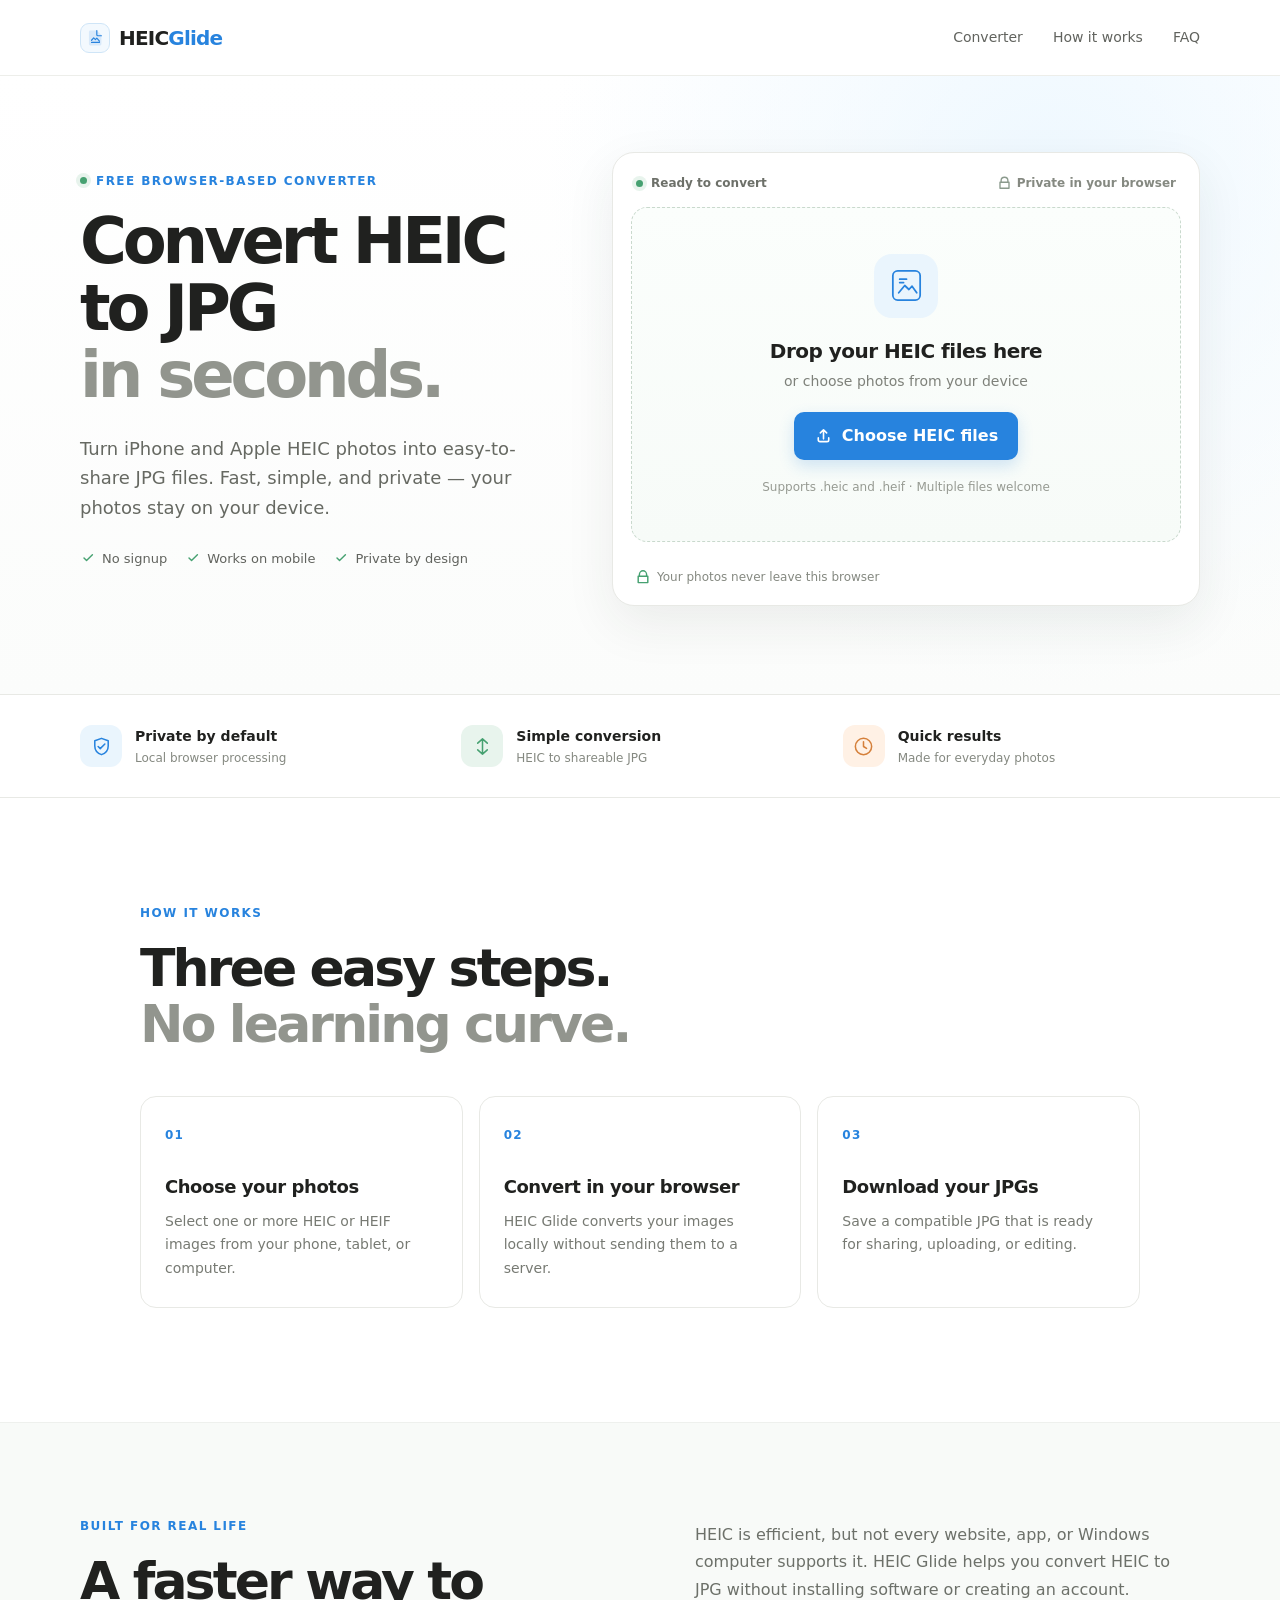
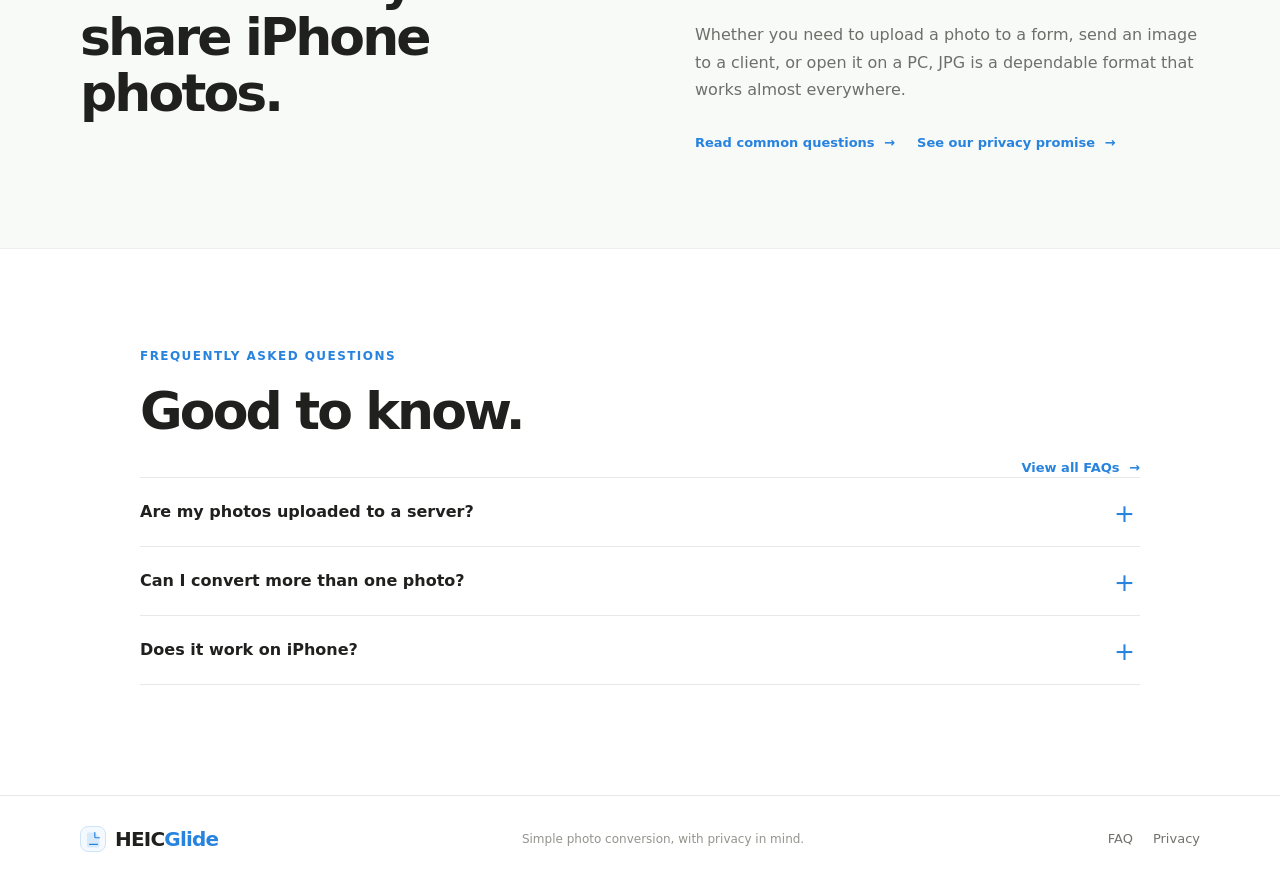
==== index.html @ 0ad8e171 "Launch HEIC Glide converter" ====
<!doctype html>
<html lang="en">
<head>
  <meta charset="utf-8">
  <meta name="viewport" content="width=device-width, initial-scale=1">
  <title>HEIC to JPG Converter — Free, Private & Fast | HEIC Glide</title>
  <meta name="description" content="Convert HEIC and HEIF photos to JPG online for free. Fast, private, and easy to use on iPhone, Android, Mac, and Windows — no signup required.">
  <meta name="robots" content="index,follow">
  <link rel="canonical" href="https://heicglide.com/">
  <meta property="og:type" content="website">
  <meta property="og:url" content="https://heicglide.com/">
  <meta property="og:title" content="HEIC to JPG Converter — Free & Private">
  <meta property="og:description" content="Convert HEIC photos to JPG in your browser. No signup, no uploads, no account required.">
  <meta property="og:site_name" content="HEIC Glide">
  <meta name="twitter:card" content="summary">
  <meta name="theme-color" content="#ffffff">
  <link rel="stylesheet" href="styles.css">
  <script type="application/ld+json">
  {
    "@context":"https://schema.org",
    "@type":"WebApplication",
    "name":"HEIC Glide HEIC to JPG Converter",
    "url":"https://heicglide.com/",
    "applicationCategory":"MultimediaApplication",
    "operatingSystem":"Any",
    "browserRequirements":"Requires JavaScript and a modern browser",
    "offers":{"@type":"Offer","price":"0","priceCurrency":"USD"},
    "description":"A free browser-based converter for HEIC and HEIF photos to JPG.",
    "featureList":["HEIC to JPG conversion","Batch photo conversion","Private in-browser processing","No signup required"]
  }
  </script>
</head>
<body>
  <header class="site-header">
    <div class="container header-inner">
      <a class="brand" href="/" aria-label="HEIC Glide home">
        <span class="brand-mark" aria-hidden="true"><svg viewBox="0 0 32 32" fill="none"><path d="M8 5.5h10.2L25 12.3V26a2 2 0 0 1-2 2H8a2 2 0 0 1-2-2V7.5a2 2 0 0 1 2-2Z" fill="currentColor" opacity=".13"/><path d="M18 5.5v6.2a1.6 1.6 0 0 0 1.6 1.6H25M10 20.2l3.2-3.7 2.7 2.7 2.1-2.3 4 4.5M10 23.5h12" stroke="currentColor" stroke-width="1.8" stroke-linecap="round" stroke-linejoin="round"/></svg></span>
        <span>HEIC<span class="brand-accent">Glide</span></span>
      </a>
      <nav class="nav" aria-label="Main navigation">
        <a href="#converter">Converter</a>
        <a href="#how-it-works">How it works</a>
        <a href="faq.html">FAQ</a>
      </nav>
    </div>
  </header>

  <main>
    <section class="hero" id="converter">
      <div class="container hero-grid">
        <div class="hero-copy">
          <p class="eyebrow"><span class="eyebrow-dot"></span> Free browser-based converter</p>
          <h1>Convert HEIC to JPG<br><span class="headline-soft">in seconds.</span></h1>
          <p class="hero-lead">Turn iPhone and Apple HEIC photos into easy-to-share JPG files. Fast, simple, and private — your photos stay on your device.</p>
          <div class="trust-row" aria-label="Product benefits">
            <span><svg viewBox="0 0 20 20" aria-hidden="true"><path d="m5 10 3.2 3.2L15.5 6"/></svg>No signup</span>
            <span><svg viewBox="0 0 20 20" aria-hidden="true"><path d="m5 10 3.2 3.2L15.5 6"/></svg>Works on mobile</span>
            <span><svg viewBox="0 0 20 20" aria-hidden="true"><path d="m5 10 3.2 3.2L15.5 6"/></svg>Private by design</span>
          </div>
        </div>

        <div class="converter-card" aria-labelledby="upload-title">
          <div class="card-topline"><span class="status-dot"></span><span>Ready to convert</span><span class="secure-label"><svg viewBox="0 0 20 20" aria-hidden="true"><path d="M5.5 9V6.8a4.5 4.5 0 0 1 9 0V9M4 9h12v8H4z"/></svg>Private in your browser</span></div>
          <div class="dropzone" id="dropzone" tabindex="0" role="button" aria-describedby="upload-help">
            <div class="upload-icon" aria-hidden="true"><svg viewBox="0 0 40 40" fill="none"><rect x="6" y="5" width="28" height="30" rx="5" stroke="currentColor" stroke-width="1.8"/><path d="M12 27.5 18.2 20l4.3 4.1 3.2-3.4 4.8 6.8M13 13.5h7M13 17h4" stroke="currentColor" stroke-width="1.8" stroke-linecap="round" stroke-linejoin="round"/></svg></div>
            <h2 id="upload-title">Drop your HEIC files here</h2>
            <p>or choose photos from your device</p>
            <button class="primary-button" id="choose-button" type="button"><svg viewBox="0 0 20 20" aria-hidden="true"><path d="M10 13.5V4m0 0L6.7 7.3M10 4l3.3 3.3M4.5 12.5v2.2A1.8 1.8 0 0 0 6.3 16.5h7.4a1.8 1.8 0 0 0 1.8-1.8v-2.2"/></svg>Choose HEIC files</button>
            <input id="file-input" type="file" accept=".heic,.heif,image/heic,image/heif" multiple hidden>
            <p class="upload-help" id="upload-help">Supports .heic and .heif · Multiple files welcome</p>
          </div>
          <div class="file-list" id="file-list" aria-live="polite"></div>
          <div class="converter-footer"><span><svg viewBox="0 0 20 20" aria-hidden="true"><path d="M5.5 9V6.8a4.5 4.5 0 0 1 9 0V9M4 9h12v8H4z"/></svg>Your photos never leave this browser</span><button id="clear-button" class="text-button" type="button" hidden>Clear all</button></div>
        </div>
      </div>
    </section>

    <section class="proof-strip" aria-label="Product features">
      <div class="container proof-grid">
        <div class="proof-item"><span class="proof-icon blue"><svg viewBox="0 0 24 24" aria-hidden="true"><path d="M12 3.5 19 6v5.4c0 4.2-2.8 7.6-7 9.1-4.2-1.5-7-4.9-7-9.1V6l7-2.5Z"/><path d="m8.5 12 2.2 2.2 4.8-4.8"/></svg></span><div><strong>Private by default</strong><span>Local browser processing</span></div></div>
        <div class="proof-item"><span class="proof-icon green"><svg viewBox="0 0 24 24" aria-hidden="true"><path d="M12 4v16M7 8.5l5-4.5 5 4.5M7 15.5l5 4.5 5-4.5"/></svg></span><div><strong>Simple conversion</strong><span>HEIC to shareable JPG</span></div></div>
        <div class="proof-item"><span class="proof-icon orange"><svg viewBox="0 0 24 24" aria-hidden="true"><path d="M12 3.5a8.5 8.5 0 1 0 8.5 8.5A8.5 8.5 0 0 0 12 3.5ZM12 7v5l3.2 2"/></svg></span><div><strong>Quick results</strong><span>Made for everyday photos</span></div></div>
      </div>
    </section>

    <section class="content-section" id="how-it-works">
      <div class="container narrow">
        <p class="eyebrow">How it works</p>
        <h2>Three easy steps.<br><span class="headline-soft">No learning curve.</span></h2>
        <div class="steps-grid">
          <article class="step-card"><span class="step-number">01</span><h3>Choose your photos</h3><p>Select one or more HEIC or HEIF images from your phone, tablet, or computer.</p></article>
          <article class="step-card"><span class="step-number">02</span><h3>Convert in your browser</h3><p>HEIC Glide converts your images locally without sending them to a server.</p></article>
          <article class="step-card"><span class="step-number">03</span><h3>Download your JPGs</h3><p>Save a compatible JPG that is ready for sharing, uploading, or editing.</p></article>
        </div>
      </div>
    </section>

    <section class="seo-section">
      <div class="container seo-grid">
        <div><p class="eyebrow">Built for real life</p><h2>A faster way to share iPhone photos.</h2></div>
        <div class="seo-copy"><p>HEIC is efficient, but not every website, app, or Windows computer supports it. HEIC Glide helps you convert HEIC to JPG without installing software or creating an account.</p><p>Whether you need to upload a photo to a form, send an image to a client, or open it on a PC, JPG is a dependable format that works almost everywhere.</p><div class="keyword-links"><a href="faq.html">Read common questions <span>→</span></a><a href="privacy.html">See our privacy promise <span>→</span></a></div></div>
      </div>
    </section>

    <section class="faq-section" id="faq">
      <div class="container narrow">
        <div class="section-heading"><div><p class="eyebrow">Frequently asked questions</p><h2>Good to know.</h2></div><a class="quiet-link" href="faq.html">View all FAQs <span>→</span></a></div>
        <div class="faq-list">
          <details><summary>Are my photos uploaded to a server?</summary><p>No. HEIC Glide is designed to process your selected files inside your browser. Your photos are not sent to our server for conversion.</p></details>
          <details><summary>Can I convert more than one photo?</summary><p>Yes. Select multiple HEIC or HEIF files at once, or drop them into the converter together. Each JPG can be downloaded when it is ready.</p></details>
          <details><summary>Does it work on iPhone?</summary><p>Yes. Open HEIC Glide in Safari, choose your photos, and download the converted JPG files. A modern browser with JavaScript is required.</p></details>
        </div>
      </div>
    </section>
  </main>

  <footer class="site-footer"><div class="container footer-inner"><a class="brand" href="/"><span class="brand-mark small" aria-hidden="true"><svg viewBox="0 0 32 32" fill="none"><path d="M8 5.5h10.2L25 12.3V26a2 2 0 0 1-2 2H8a2 2 0 0 1-2-2V7.5a2 2 0 0 1 2-2Z" fill="currentColor" opacity=".13"/><path d="M18 5.5v6.2a1.6 1.6 0 0 0 1.6 1.6H25" stroke="currentColor" stroke-width="1.8" stroke-linecap="round"/><path d="M10 23.5h12" stroke="currentColor" stroke-width="1.8" stroke-linecap="round"/></svg></span><span>HEIC<span class="brand-accent">Glide</span></span></a><p>Simple photo conversion, with privacy in mind.</p><nav><a href="faq.html">FAQ</a><a href="privacy.html">Privacy</a></nav></div></footer>
  <script src="app.js" defer></script>
</body>
</html>
---- styles.css ----
:root{--ink:#20211f;--muted:#74766f;--line:#e8e9e5;--surface:#f8faf8;--blue:#2783de;--blue-soft:#e8f3fd;--green:#46a171;--orange:#d5803b;--shadow:0 18px 50px rgba(35,49,39,.08);--radius:18px}*{box-sizing:border-box}html{scroll-behavior:smooth}body{margin:0;color:var(--ink);font-family:Inter,ui-sans-serif,system-ui,-apple-system,BlinkMacSystemFont,"Segoe UI",sans-serif;font-size:16px;line-height:1.5;background:#fff}a{color:inherit;text-decoration:none}button,input{font:inherit}.container{width:min(1120px,calc(100% - 48px));margin:0 auto}.narrow{width:min(1000px,calc(100% - 48px))}.site-header{height:76px;border-bottom:1px solid rgba(232,233,229,.78);background:rgba(255,255,255,.9);backdrop-filter:blur(14px);position:sticky;top:0;z-index:10}.header-inner,.footer-inner{height:100%;display:flex;align-items:center;justify-content:space-between}.brand{display:inline-flex;align-items:center;gap:9px;font-weight:750;letter-spacing:-.04em;font-size:20px}.brand-mark{width:30px;height:30px;display:grid;place-items:center;color:var(--blue);border:1px solid #cfe5f7;border-radius:9px;background:#f3f9fe}.brand-mark svg{width:21px;height:21px}.brand-mark.small{width:26px;height:26px;border-radius:8px}.brand-accent{color:var(--blue)}.nav{display:flex;align-items:center;gap:30px;color:#61635e;font-size:14px}.nav a:hover,.footer-inner nav a:hover,.quiet-link:hover{color:var(--blue)}.hero{padding:76px 0 88px;background:radial-gradient(circle at 82% 18%,#eef8ff 0,rgba(238,248,255,.54) 18%,rgba(255,255,255,0) 43%),linear-gradient(180deg,#fff 0,#fbfcfb 100%)}.hero-grid{display:grid;grid-template-columns:minmax(0,.88fr) minmax(460px,1.12fr);gap:70px;align-items:center}.hero-copy{padding-bottom:18px}.eyebrow{display:flex;align-items:center;gap:9px;color:var(--blue);font-size:12px;font-weight:750;text-transform:uppercase;letter-spacing:.12em;margin:0 0 18px}.eyebrow-dot{width:7px;height:7px;border-radius:50%;background:var(--green);box-shadow:0 0 0 4px #e7f3ec}.hero h1{font-size:clamp(40px,5vw,65px);line-height:1.05;letter-spacing:-.065em;margin:0 0 24px;font-weight:790}.headline-soft{color:#92958e}.hero-lead{color:#666962;font-size:18px;line-height:1.65;max-width:500px;margin:0 0 26px}.trust-row{display:flex;gap:18px;flex-wrap:wrap;color:#61635e;font-size:13px}.trust-row span{display:inline-flex;align-items:center;gap:6px}.trust-row svg,.secure-label svg,.converter-footer svg{width:16px;height:16px;stroke:var(--green);stroke-width:1.8;fill:none;stroke-linecap:round;stroke-linejoin:round}.converter-card{background:#fff;border:1px solid var(--line);border-radius:22px;box-shadow:var(--shadow);padding:18px}.card-topline{display:flex;align-items:center;gap:8px;color:#6d7069;font-size:12px;font-weight:650;padding:3px 5px 15px}.status-dot{width:7px;height:7px;background:var(--green);border-radius:50%;box-shadow:0 0 0 4px #e8f4ed}.secure-label{margin-left:auto;display:flex;align-items:center;gap:5px;color:#858981;font-weight:550}.secure-label svg{stroke:#8b9a8d;width:15px}.dropzone{border:1.5px dashed #c9d9cd;border-radius:16px;background:linear-gradient(180deg,#fbfefc,#f7fbf8);min-height:335px;display:flex;flex-direction:column;align-items:center;justify-content:center;text-align:center;padding:30px 22px;transition:.2s ease}.dropzone.dragover{border-color:var(--blue);background:#f2f8fe;transform:translateY(-1px)}.dropzone:focus-visible{outline:3px solid #b9ddfa;outline-offset:3px}.upload-icon{width:64px;height:64px;border-radius:18px;background:#eaf5fd;color:var(--blue);display:grid;place-items:center;margin-bottom:18px}.upload-icon svg{width:39px;height:39px}.dropzone h2{font-size:20px;letter-spacing:-.025em;margin:0 0 5px}.dropzone p{color:#7e817a;margin:0 0 20px;font-size:14px}.primary-button{display:inline-flex;align-items:center;justify-content:center;gap:9px;min-height:48px;padding:0 20px;border:none;border-radius:10px;background:var(--blue);color:#fff;cursor:pointer;font-weight:700;box-shadow:0 6px 16px rgba(39,131,222,.2);transition:.2s ease}.primary-button:hover{background:#1f73c4;transform:translateY(-1px)}.primary-button:focus-visible,.text-button:focus-visible{outline:3px solid #b9ddfa;outline-offset:3px}.primary-button svg{width:19px;height:19px;stroke:currentColor;stroke-width:1.7;fill:none;stroke-linecap:round;stroke-linejoin:round}.upload-help{font-size:12px!important;color:#969a92!important;margin:18px 0 0!important}.file-list{display:grid;gap:8px;margin-top:12px}.file-row{display:flex;align-items:center;gap:10px;padding:10px 12px;background:#f7faf8;border:1px solid #e7eee9;border-radius:10px}.file-thumb{width:34px;height:34px;border-radius:8px;background:#e5f2fc;color:var(--blue);display:grid;place-items:center;flex:0 0 auto}.file-thumb svg{width:19px;height:19px;stroke:currentColor;fill:none;stroke-width:1.7;stroke-linecap:round;stroke-linejoin:round}.file-meta{min-width:0;flex:1}.file-name{font-size:13px;font-weight:650;white-space:nowrap;text-overflow:ellipsis;overflow:hidden}.file-status{font-size:12px;color:#858981}.file-status.error{color:#d85e52}.download-button{border:1px solid #cde1f1;background:#fff;color:var(--blue);border-radius:8px;padding:7px 10px;font-size:12px;font-weight:700;cursor:pointer}.download-button:hover{background:#eff8fe}.download-button[disabled]{opacity:.5;cursor:wait}.converter-footer{display:flex;align-items:center;justify-content:space-between;padding:14px 4px 1px;color:#858981;font-size:12px}.converter-footer span{display:flex;align-items:center;gap:6px}.text-button{border:0;background:none;color:#b24f47;cursor:pointer;font-size:12px;font-weight:650;padding:5px}.proof-strip{border-top:1px solid var(--line);border-bottom:1px solid var(--line);background:#fff}.proof-grid{display:grid;grid-template-columns:repeat(3,1fr);padding:30px 0;gap:24px}.proof-item{display:flex;align-items:center;gap:13px}.proof-item strong,.proof-item div span{display:block}.proof-item strong{font-size:14px;margin-bottom:2px}.proof-item div span{font-size:12px;color:#858981}.proof-icon{width:42px;height:42px;border-radius:12px;display:grid;place-items:center;flex:0 0 auto}.proof-icon svg{width:23px;height:23px;fill:none;stroke-width:1.6;stroke-linecap:round;stroke-linejoin:round}.proof-icon.blue{background:#eaf5fd;color:var(--blue)}.proof-icon.green{background:#e8f4ed;color:var(--green)}.proof-icon.orange{background:#fff1e5;color:var(--orange)}.proof-icon svg{stroke:currentColor}.content-section{padding:106px 0 114px}.content-section h2,.seo-section h2,.faq-section h2{font-size:clamp(34px,4.2vw,52px);line-height:1.08;letter-spacing:-.055em;margin:0 0 44px}.steps-grid{display:grid;grid-template-columns:repeat(3,1fr);gap:16px}.step-card{border:1px solid var(--line);border-radius:16px;padding:25px 24px 27px;background:#fff;min-height:205px}.step-number{font-size:12px;color:var(--blue);font-weight:800;letter-spacing:.1em}.step-card h3{font-size:18px;letter-spacing:-.025em;margin:27px 0 10px}.step-card p{margin:0;color:#777a73;font-size:14px;line-height:1.65}.seo-section{padding:94px 0;background:#f8faf8;border-top:1px solid #eef0ed;border-bottom:1px solid #eef0ed}.seo-grid{display:grid;grid-template-columns:1fr 1fr;gap:110px;align-items:start}.seo-grid h2{max-width:410px;margin-bottom:0}.seo-copy{padding-top:4px;color:#6c7069;font-size:16px;line-height:1.72}.seo-copy p{margin:0 0 18px}.keyword-links{display:flex;gap:22px;flex-wrap:wrap;margin-top:28px}.keyword-links a,.quiet-link{font-size:13px;color:var(--blue);font-weight:750}.keyword-links a span,.quiet-link span{padding-left:5px}.faq-section{padding:98px 0 110px}.section-heading{display:flex;justify-content:space-between;align-items:flex-end;gap:24px}.section-heading h2{margin-bottom:38px}.faq-list{border-top:1px solid var(--line)}details{border-bottom:1px solid var(--line)}summary{list-style:none;cursor:pointer;font-size:16px;font-weight:680;padding:22px 36px 22px 0;position:relative}summary::-webkit-details-marker{display:none}summary:after{content:'+';position:absolute;right:5px;top:17px;color:var(--blue);font-size:25px;font-weight:400}details[open] summary:after{content:'−'}details p{color:#74776f;font-size:14px;line-height:1.7;max-width:760px;margin:0 0 22px}.site-footer{border-top:1px solid var(--line);padding:28px 0;background:#fff}.footer-inner{gap:22px}.footer-inner p{margin:0;color:#92958e;font-size:12px}.footer-inner nav{display:flex;gap:20px;color:#70736d;font-size:13px}.page-main{padding:86px 0 110px}.page-hero{max-width:700px;margin-bottom:52px}.page-hero h1{font-size:clamp(40px,5vw,62px);line-height:1.05;letter-spacing:-.06em;margin:0 0 20px}.page-hero p{color:#6f726c;font-size:18px;line-height:1.65}.article{max-width:740px;color:#555951}.article h2{color:var(--ink);font-size:27px;letter-spacing:-.035em;margin:44px 0 12px}.article h3{color:var(--ink);font-size:19px;margin:28px 0 8px}.article p,.article li{line-height:1.75}.article ul{padding-left:21px}.article a{color:var(--blue);text-decoration:underline;text-underline-offset:3px}.notice{border:1px solid #dcebe1;background:#f5fbf7;border-radius:14px;padding:18px 20px;color:#48715a;margin:28px 0}.faq-page-list details{border:1px solid var(--line);border-radius:12px;margin-bottom:10px;padding:0 18px}.faq-page-list summary{padding:18px 28px 18px 0}.faq-page-list summary:after{right:0;top:13px}.faq-page-list details p{padding-right:12px}.no-js{padding:20px;background:#fff1e5;color:#74421d;text-align:center}@media(max-width:900px){.hero-grid{grid-template-columns:1fr;gap:45px}.hero-copy{padding-bottom:0}.hero{padding-top:58px}.converter-card{max-width:680px}.seo-grid{gap:50px}.proof-grid{gap:14px}}@media(max-width:680px){.container,.narrow{width:min(100% - 32px,1120px)}.site-header{height:66px}.nav{gap:14px;font-size:12px}.nav a:first-child{display:none}.hero{padding:47px 0 58px}.hero h1{font-size:42px}.hero-lead{font-size:16px}.trust-row{gap:10px 14px;font-size:12px}.converter-card{padding:12px;border-radius:17px}.card-topline{padding:4px 3px 12px;font-size:11px}.secure-label{font-size:10px}.dropzone{min-height:300px;padding:24px 15px}.dropzone h2{font-size:18px}.proof-grid{grid-template-columns:1fr;padding:20px 0;gap:17px}.content-section{padding:72px 0 78px}.content-section h2,.seo-section h2,.faq-section h2{font-size:35px;margin-bottom:30px}.steps-grid{grid-template-columns:1fr;gap:10px}.step-card{min-height:0;padding:22px}.step-card h3{margin-top:20px}.seo-section{padding:70px 0}.seo-grid{grid-template-columns:1fr;gap:12px}.seo-copy{padding-top:0}.faq-section{padding:70px 0 80px}.section-heading{display:block}.section-heading h2{margin-bottom:22px}.quiet-link{display:inline-block;margin-bottom:28px}.footer-inner{flex-wrap:wrap}.footer-inner p{order:3;width:100%}.page-main{padding:58px 0 80px}.page-hero{margin-bottom:35px}.page-hero h1{font-size:43px}.page-hero p{font-size:16px}}
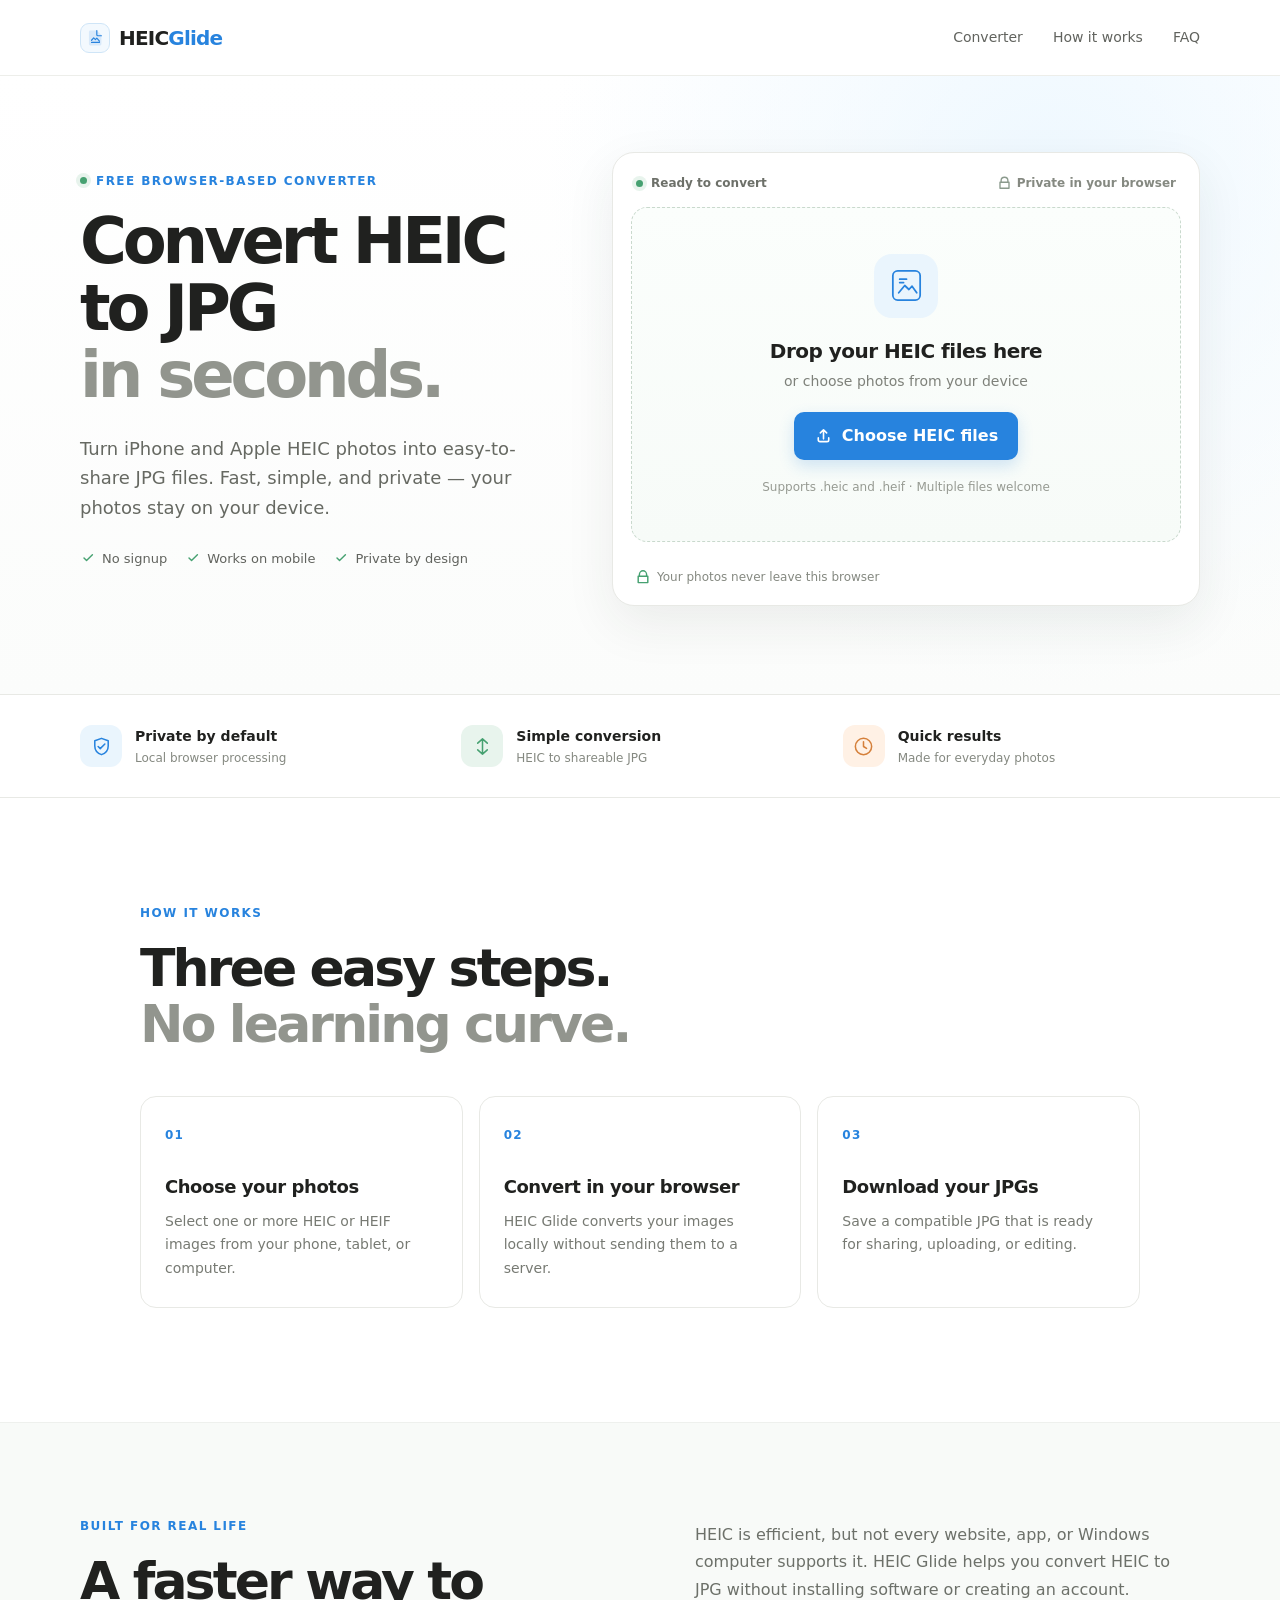
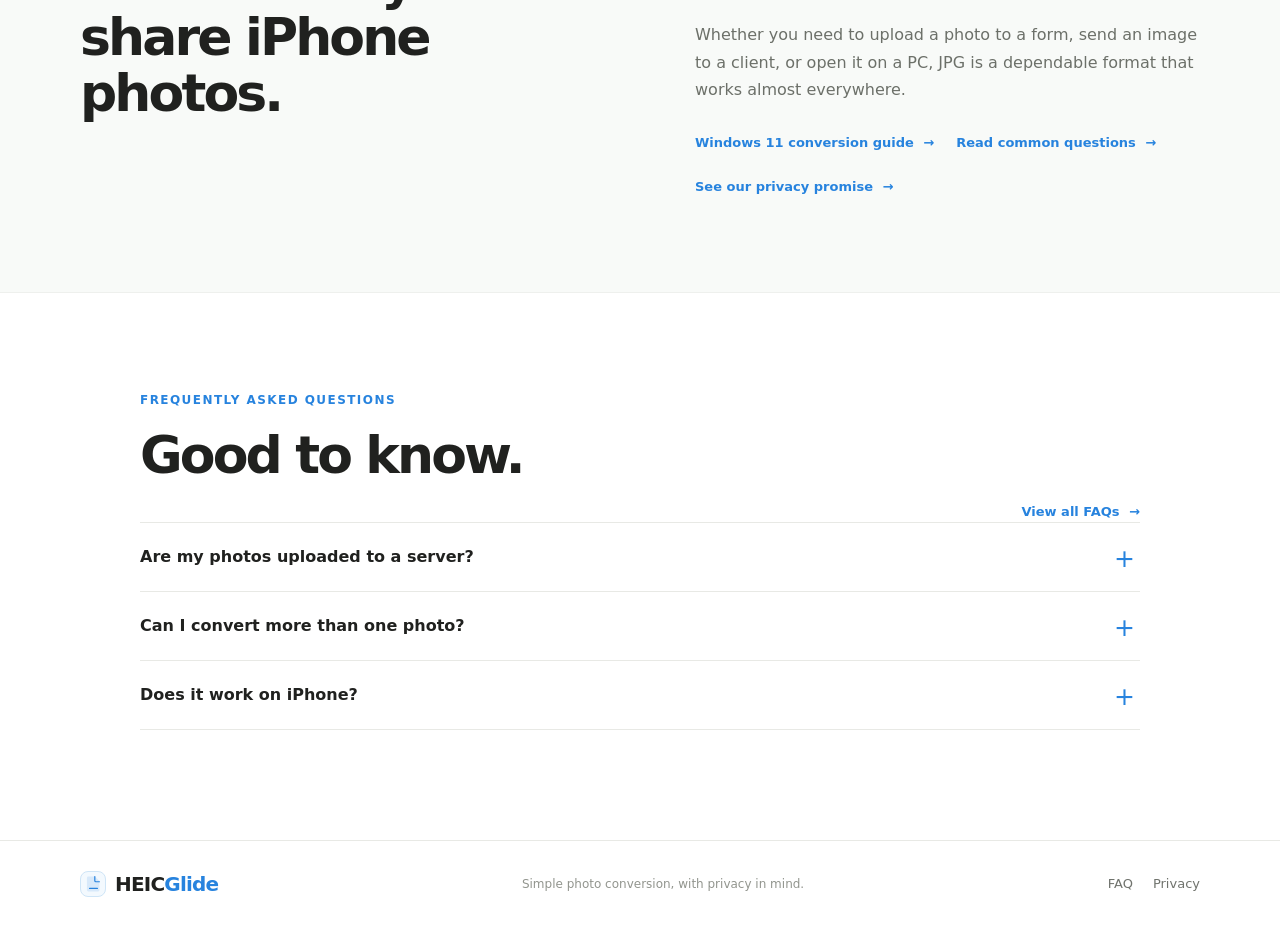
==== commit 3c91ac53: "Link Windows 11 guide from homepage" ====
--- a/index.html
+++ b/index.html
@@ -98,7 +98,7 @@
     <section class="seo-section">
       <div class="container seo-grid">
         <div><p class="eyebrow">Built for real life</p><h2>A faster way to share iPhone photos.</h2></div>
-        <div class="seo-copy"><p>HEIC is efficient, but not every website, app, or Windows computer supports it. HEIC Glide helps you convert HEIC to JPG without installing software or creating an account.</p><p>Whether you need to upload a photo to a form, send an image to a client, or open it on a PC, JPG is a dependable format that works almost everywhere.</p><div class="keyword-links"><a href="faq.html">Read common questions <span>→</span></a><a href="privacy.html">See our privacy promise <span>→</span></a></div></div>
+        <div class="seo-copy"><p>HEIC is efficient, but not every website, app, or Windows computer supports it. HEIC Glide helps you convert HEIC to JPG without installing software or creating an account.</p><p>Whether you need to upload a photo to a form, send an image to a client, or open it on a PC, JPG is a dependable format that works almost everywhere.</p><div class="keyword-links"><a href="heic-to-jpg-windows-11.html">Windows 11 conversion guide <span>→</span></a><a href="faq.html">Read common questions <span>→</span></a><a href="privacy.html">See our privacy promise <span>→</span></a></div></div>
       </div>
     </section>
 
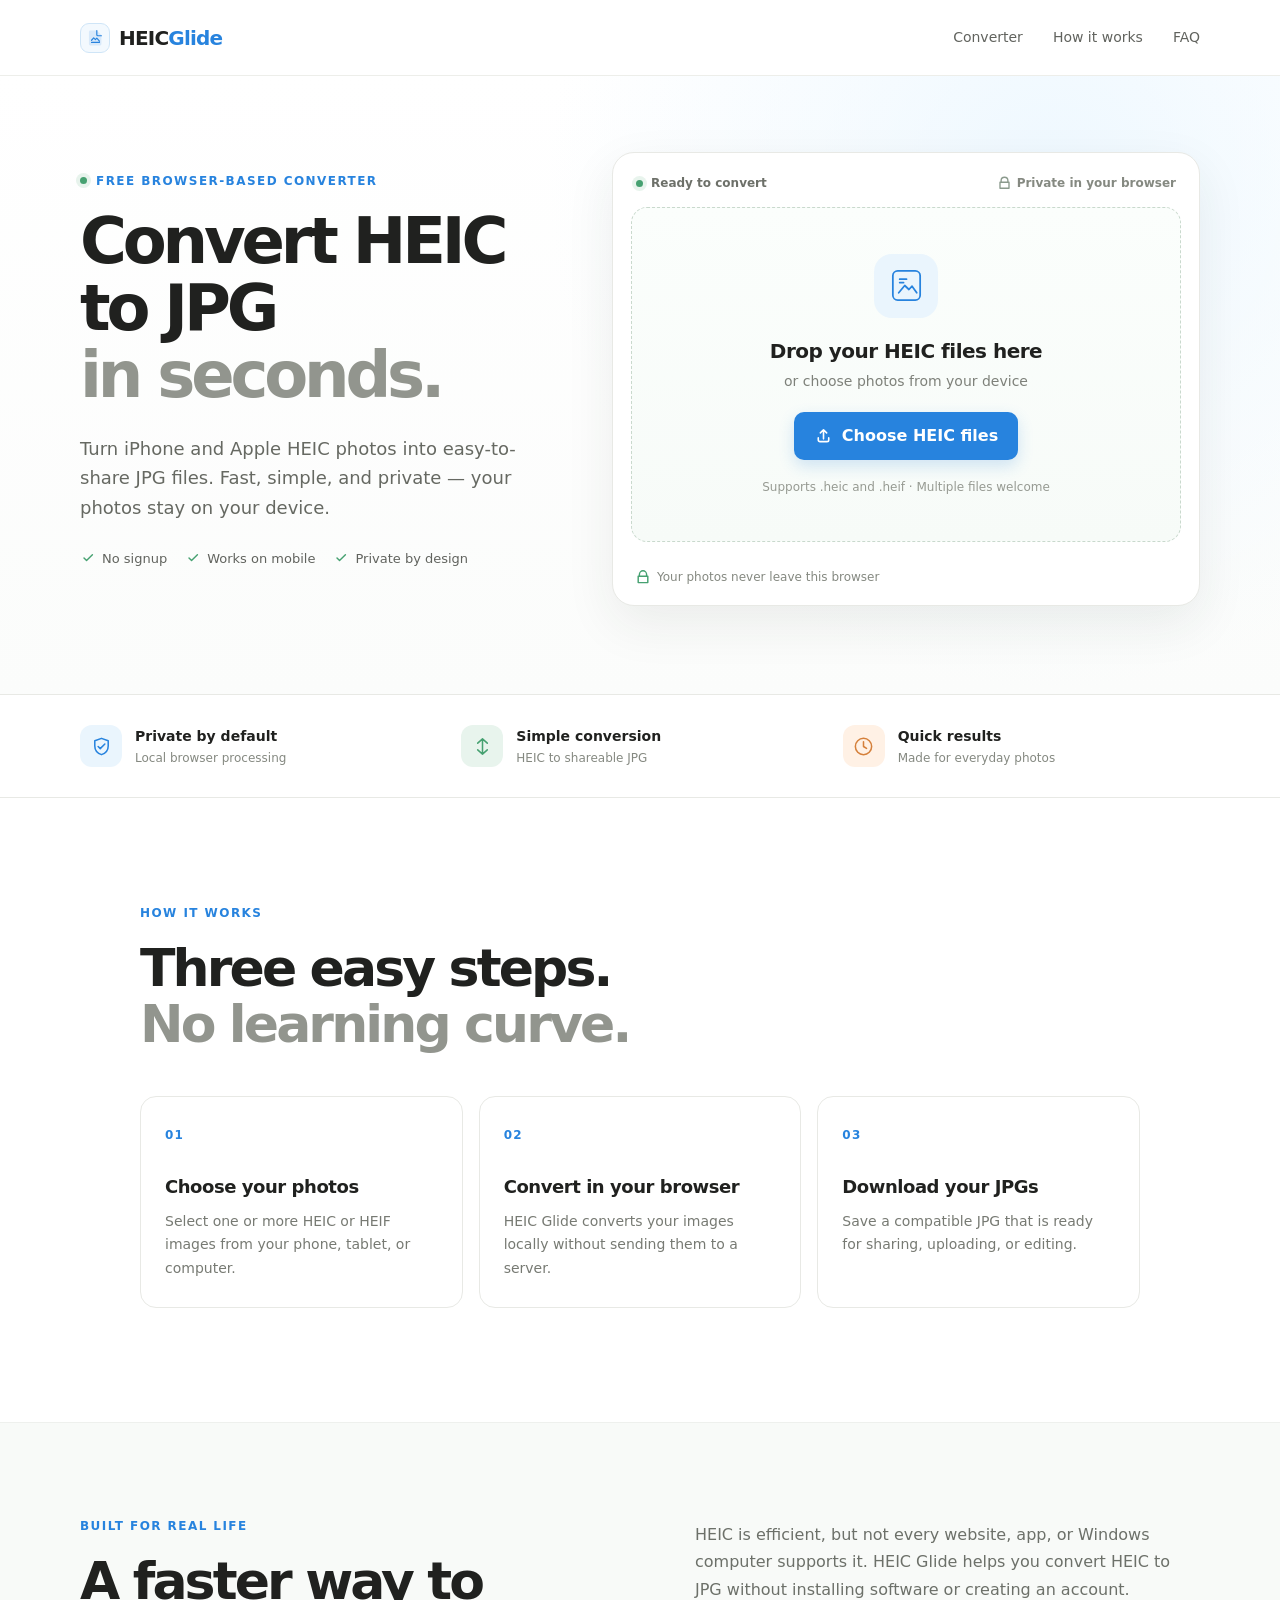
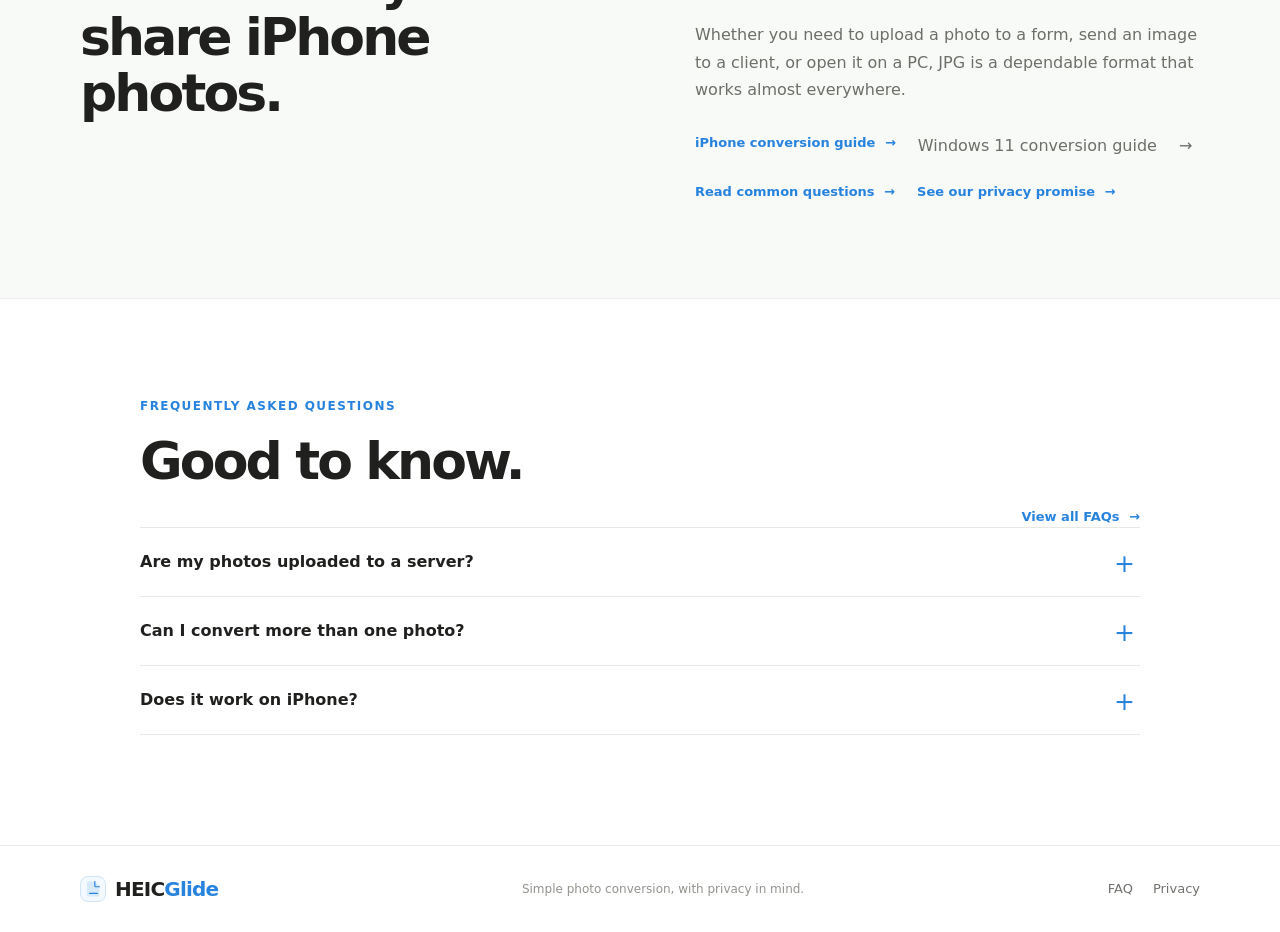
==== commit f1b47c8b: "Link iPhone guide from homepage" ====
--- a/index.html
+++ b/index.html
@@ -98,7 +98,7 @@
     <section class="seo-section">
       <div class="container seo-grid">
         <div><p class="eyebrow">Built for real life</p><h2>A faster way to share iPhone photos.</h2></div>
-        <div class="seo-copy"><p>HEIC is efficient, but not every website, app, or Windows computer supports it. HEIC Glide helps you convert HEIC to JPG without installing software or creating an account.</p><p>Whether you need to upload a photo to a form, send an image to a client, or open it on a PC, JPG is a dependable format that works almost everywhere.</p><div class="keyword-links"><a href="heic-to-jpg-windows-11.html">Windows 11 conversion guide <span>→</span></a><a href="faq.html">Read common questions <span>→</span></a><a href="privacy.html">See our privacy promise <span>→</span></a></div></div>
+        <div class="seo-copy"><p>HEIC is efficient, but not every website, app, or Windows computer supports it. HEIC Glide helps you convert HEIC to JPG without installing software or creating an account.</p><p>Whether you need to upload a photo to a form, send an image to a client, or open it on a PC, JPG is a dependable format that works almost everywhere.</p><div class="keyword-links"><a href="heic-to-jpg-iphone.html">iPhone conversion guide <span>→</span></a>Windows 11 conversion guide <span>→</span></a><a href="faq.html">Read common questions <span>→</span></a><a href="privacy.html">See our privacy promise <span>→</span></a></div></div>
       </div>
     </section>
 
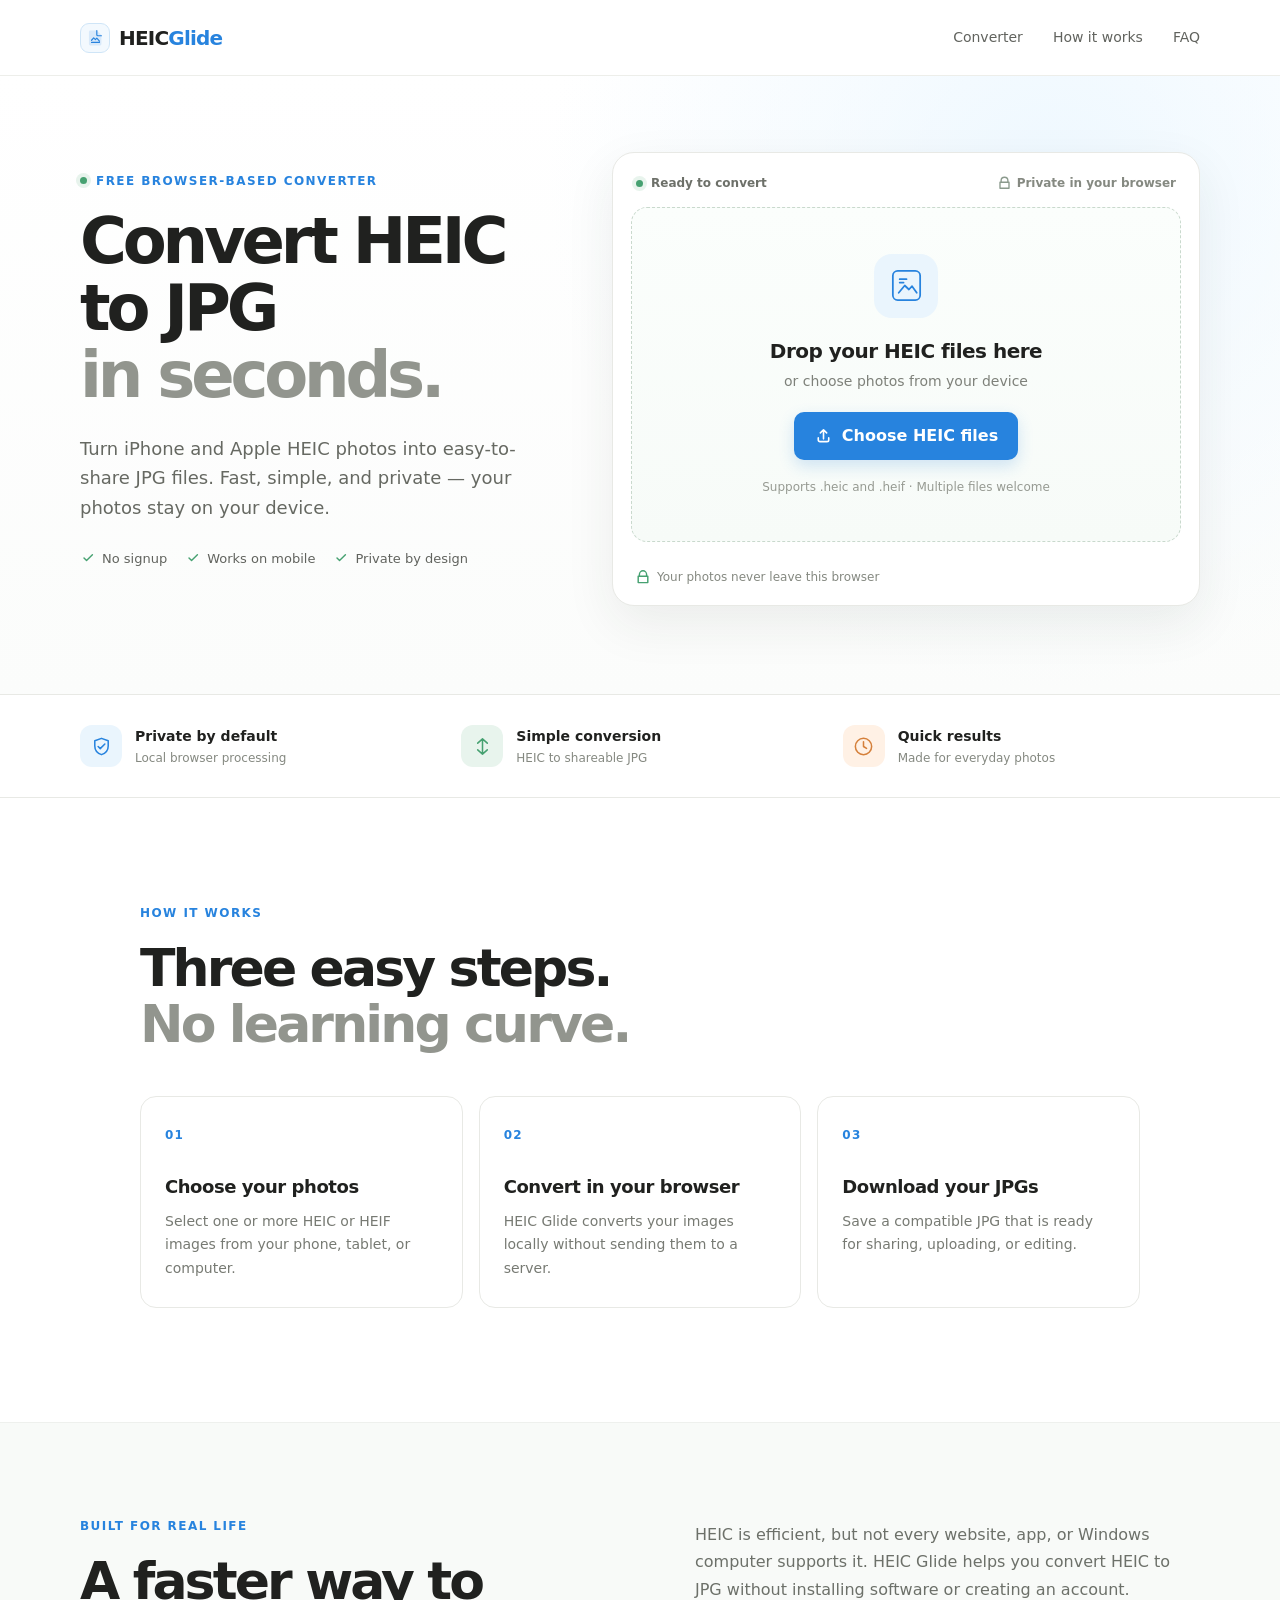
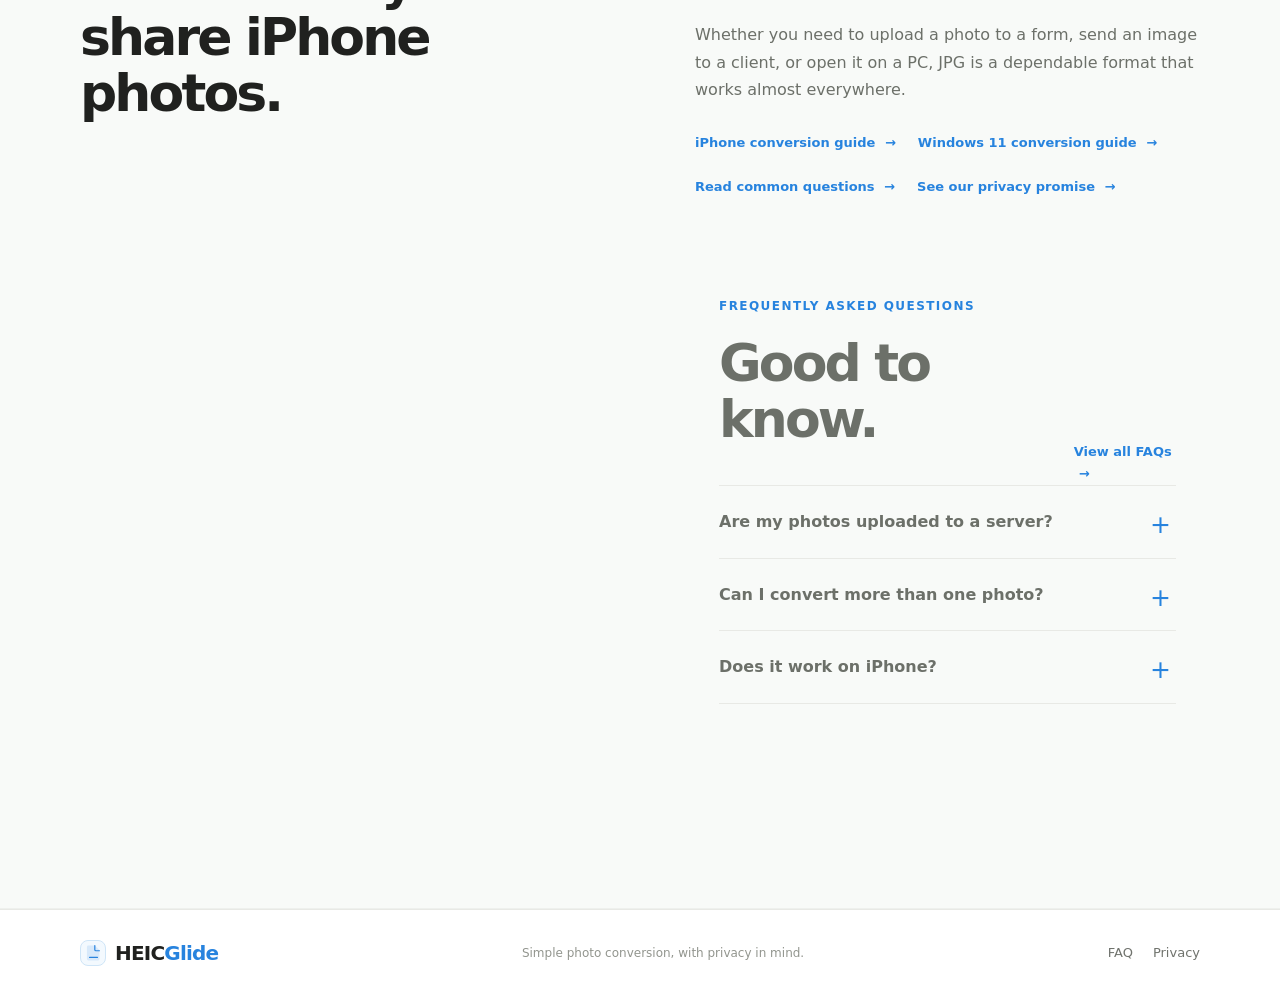
==== commit 127c81f1: "Fix Windows guide homepage link Removed a redundant div and updated the Windows conversion guide lin" ====
--- a/index.html
+++ b/index.html
@@ -98,10 +98,7 @@
     <section class="seo-section">
       <div class="container seo-grid">
         <div><p class="eyebrow">Built for real life</p><h2>A faster way to share iPhone photos.</h2></div>
-        <div class="seo-copy"><p>HEIC is efficient, but not every website, app, or Windows computer supports it. HEIC Glide helps you convert HEIC to JPG without installing software or creating an account.</p><p>Whether you need to upload a photo to a form, send an image to a client, or open it on a PC, JPG is a dependable format that works almost everywhere.</p><div class="keyword-links"><a href="heic-to-jpg-iphone.html">iPhone conversion guide <span>→</span></a>Windows 11 conversion guide <span>→</span></a><a href="faq.html">Read common questions <span>→</span></a><a href="privacy.html">See our privacy promise <span>→</span></a></div></div>
-      </div>
-    </section>
-
+        <div class="seo-copy"><p>HEIC is efficient, but not every website, app, or Windows computer supports it. HEIC Glide helps you convert HEIC to JPG without installing software or creating an account.</p><p>Whether you need to upload a photo to a form, send an image to a client, or open it on a PC, JPG is a dependable format that works almost everywhere.</p><div class="keyword-links"><a href="heic-to-jpg-iphone.html">iPhone conversion guide <span>→</span></a><a href="heic-to-jpg-windows-11.html">Windows 11 conversion guide <span>→</span></a><a href="faq.html">Read common questions <span>→</span></a><a href="privacy.html">See our privacy promise <span>→</span></a></div>
     <section class="faq-section" id="faq">
       <div class="container narrow">
         <div class="section-heading"><div><p class="eyebrow">Frequently asked questions</p><h2>Good to know.</h2></div><a class="quiet-link" href="faq.html">View all FAQs <span>→</span></a></div>
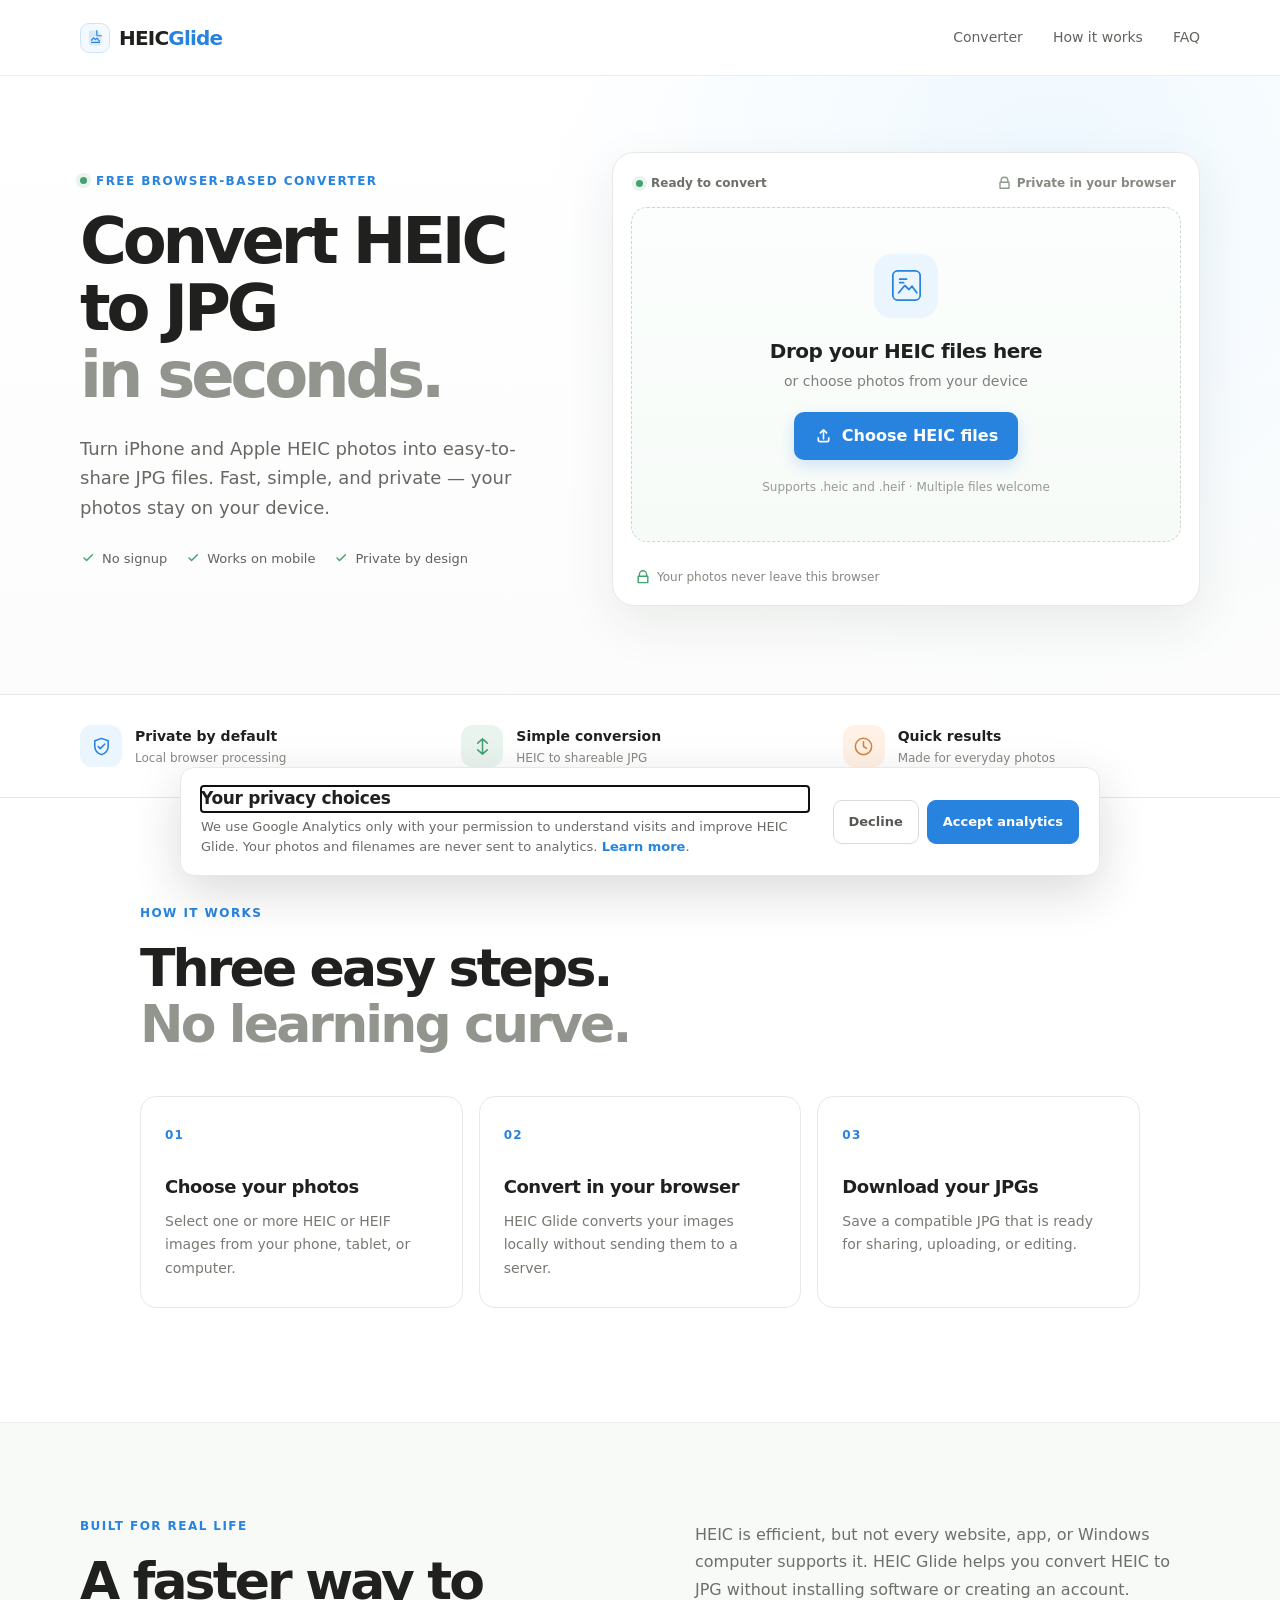
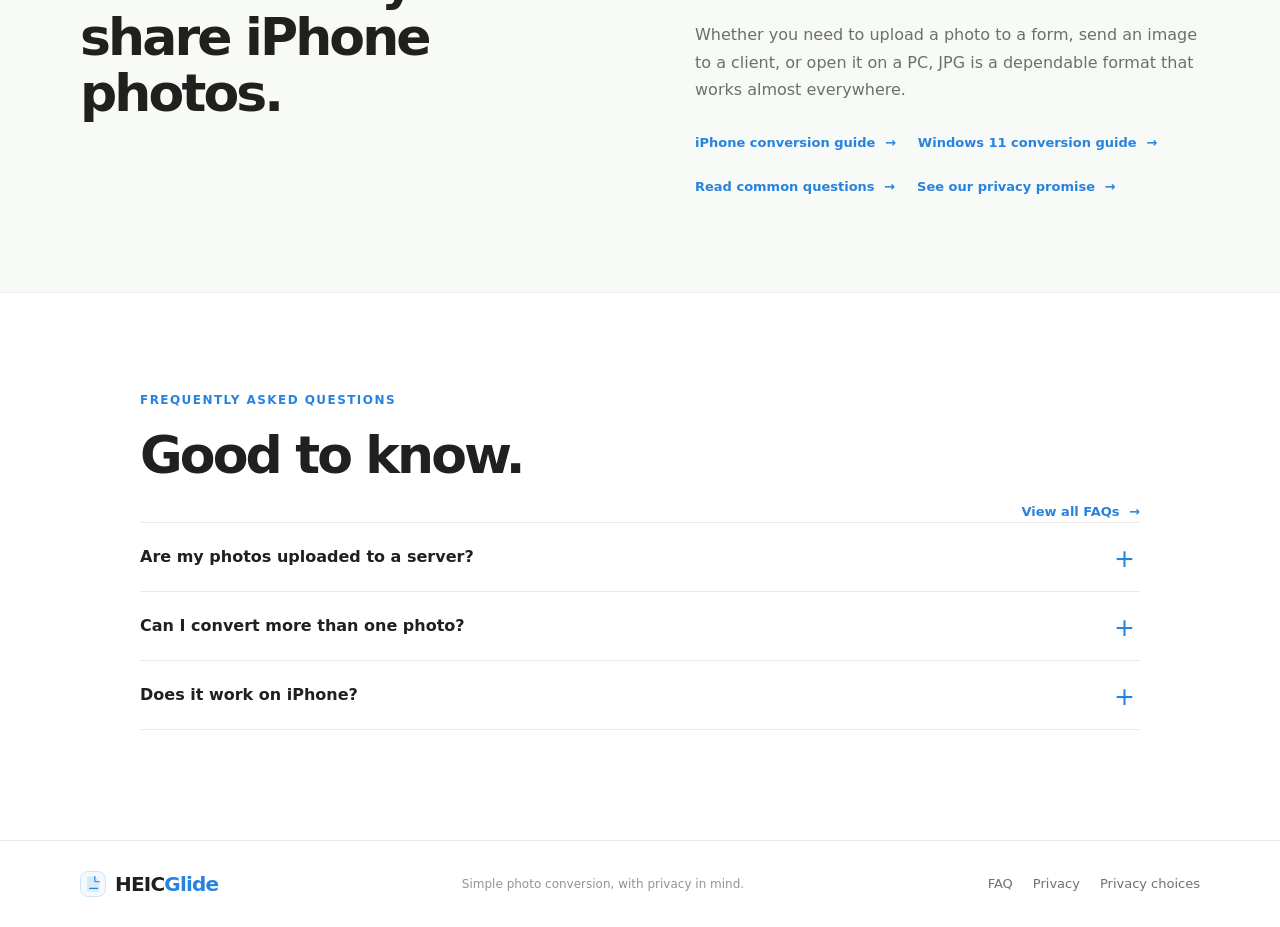
==== commit 06133111: "Add privacy-first Google Analytics" ====
--- a/index.html
+++ b/index.html
@@ -29,7 +29,7 @@
     "featureList":["HEIC to JPG conversion","Batch photo conversion","Private in-browser processing","No signup required"]
   }
   </script>
-</head>
+<script src="analytics-consent.js" defer></script></head>
 <body>
   <header class="site-header">
     <div class="container header-inner">
@@ -98,7 +98,10 @@
     <section class="seo-section">
       <div class="container seo-grid">
         <div><p class="eyebrow">Built for real life</p><h2>A faster way to share iPhone photos.</h2></div>
-        <div class="seo-copy"><p>HEIC is efficient, but not every website, app, or Windows computer supports it. HEIC Glide helps you convert HEIC to JPG without installing software or creating an account.</p><p>Whether you need to upload a photo to a form, send an image to a client, or open it on a PC, JPG is a dependable format that works almost everywhere.</p><div class="keyword-links"><a href="heic-to-jpg-iphone.html">iPhone conversion guide <span>→</span></a><a href="heic-to-jpg-windows-11.html">Windows 11 conversion guide <span>→</span></a><a href="faq.html">Read common questions <span>→</span></a><a href="privacy.html">See our privacy promise <span>→</span></a></div>
+        <div class="seo-copy"><p>HEIC is efficient, but not every website, app, or Windows computer supports it. HEIC Glide helps you convert HEIC to JPG without installing software or creating an account.</p><p>Whether you need to upload a photo to a form, send an image to a client, or open it on a PC, JPG is a dependable format that works almost everywhere.</p><div class="keyword-links"><a href="heic-to-jpg-iphone.html">iPhone conversion guide <span>→</span></a><a href="heic-to-jpg-windows-11.html">Windows 11 conversion guide <span>→</span></a><a href="faq.html">Read common questions <span>→</span></a><a href="privacy.html">See our privacy promise <span>→</span></a></div></div>
+      </div>
+    </section>
+
     <section class="faq-section" id="faq">
       <div class="container narrow">
         <div class="section-heading"><div><p class="eyebrow">Frequently asked questions</p><h2>Good to know.</h2></div><a class="quiet-link" href="faq.html">View all FAQs <span>→</span></a></div>
--- a/styles.css
+++ b/styles.css
@@ -1 +1,5 @@
 :root{--ink:#20211f;--muted:#74766f;--line:#e8e9e5;--surface:#f8faf8;--blue:#2783de;--blue-soft:#e8f3fd;--green:#46a171;--orange:#d5803b;--shadow:0 18px 50px rgba(35,49,39,.08);--radius:18px}*{box-sizing:border-box}html{scroll-behavior:smooth}body{margin:0;color:var(--ink);font-family:Inter,ui-sans-serif,system-ui,-apple-system,BlinkMacSystemFont,"Segoe UI",sans-serif;font-size:16px;line-height:1.5;background:#fff}a{color:inherit;text-decoration:none}button,input{font:inherit}.container{width:min(1120px,calc(100% - 48px));margin:0 auto}.narrow{width:min(1000px,calc(100% - 48px))}.site-header{height:76px;border-bottom:1px solid rgba(232,233,229,.78);background:rgba(255,255,255,.9);backdrop-filter:blur(14px);position:sticky;top:0;z-index:10}.header-inner,.footer-inner{height:100%;display:flex;align-items:center;justify-content:space-between}.brand{display:inline-flex;align-items:center;gap:9px;font-weight:750;letter-spacing:-.04em;font-size:20px}.brand-mark{width:30px;height:30px;display:grid;place-items:center;color:var(--blue);border:1px solid #cfe5f7;border-radius:9px;background:#f3f9fe}.brand-mark svg{width:21px;height:21px}.brand-mark.small{width:26px;height:26px;border-radius:8px}.brand-accent{color:var(--blue)}.nav{display:flex;align-items:center;gap:30px;color:#61635e;font-size:14px}.nav a:hover,.footer-inner nav a:hover,.quiet-link:hover{color:var(--blue)}.hero{padding:76px 0 88px;background:radial-gradient(circle at 82% 18%,#eef8ff 0,rgba(238,248,255,.54) 18%,rgba(255,255,255,0) 43%),linear-gradient(180deg,#fff 0,#fbfcfb 100%)}.hero-grid{display:grid;grid-template-columns:minmax(0,.88fr) minmax(460px,1.12fr);gap:70px;align-items:center}.hero-copy{padding-bottom:18px}.eyebrow{display:flex;align-items:center;gap:9px;color:var(--blue);font-size:12px;font-weight:750;text-transform:uppercase;letter-spacing:.12em;margin:0 0 18px}.eyebrow-dot{width:7px;height:7px;border-radius:50%;background:var(--green);box-shadow:0 0 0 4px #e7f3ec}.hero h1{font-size:clamp(40px,5vw,65px);line-height:1.05;letter-spacing:-.065em;margin:0 0 24px;font-weight:790}.headline-soft{color:#92958e}.hero-lead{color:#666962;font-size:18px;line-height:1.65;max-width:500px;margin:0 0 26px}.trust-row{display:flex;gap:18px;flex-wrap:wrap;color:#61635e;font-size:13px}.trust-row span{display:inline-flex;align-items:center;gap:6px}.trust-row svg,.secure-label svg,.converter-footer svg{width:16px;height:16px;stroke:var(--green);stroke-width:1.8;fill:none;stroke-linecap:round;stroke-linejoin:round}.converter-card{background:#fff;border:1px solid var(--line);border-radius:22px;box-shadow:var(--shadow);padding:18px}.card-topline{display:flex;align-items:center;gap:8px;color:#6d7069;font-size:12px;font-weight:650;padding:3px 5px 15px}.status-dot{width:7px;height:7px;background:var(--green);border-radius:50%;box-shadow:0 0 0 4px #e8f4ed}.secure-label{margin-left:auto;display:flex;align-items:center;gap:5px;color:#858981;font-weight:550}.secure-label svg{stroke:#8b9a8d;width:15px}.dropzone{border:1.5px dashed #c9d9cd;border-radius:16px;background:linear-gradient(180deg,#fbfefc,#f7fbf8);min-height:335px;display:flex;flex-direction:column;align-items:center;justify-content:center;text-align:center;padding:30px 22px;transition:.2s ease}.dropzone.dragover{border-color:var(--blue);background:#f2f8fe;transform:translateY(-1px)}.dropzone:focus-visible{outline:3px solid #b9ddfa;outline-offset:3px}.upload-icon{width:64px;height:64px;border-radius:18px;background:#eaf5fd;color:var(--blue);display:grid;place-items:center;margin-bottom:18px}.upload-icon svg{width:39px;height:39px}.dropzone h2{font-size:20px;letter-spacing:-.025em;margin:0 0 5px}.dropzone p{color:#7e817a;margin:0 0 20px;font-size:14px}.primary-button{display:inline-flex;align-items:center;justify-content:center;gap:9px;min-height:48px;padding:0 20px;border:none;border-radius:10px;background:var(--blue);color:#fff;cursor:pointer;font-weight:700;box-shadow:0 6px 16px rgba(39,131,222,.2);transition:.2s ease}.primary-button:hover{background:#1f73c4;transform:translateY(-1px)}.primary-button:focus-visible,.text-button:focus-visible{outline:3px solid #b9ddfa;outline-offset:3px}.primary-button svg{width:19px;height:19px;stroke:currentColor;stroke-width:1.7;fill:none;stroke-linecap:round;stroke-linejoin:round}.upload-help{font-size:12px!important;color:#969a92!important;margin:18px 0 0!important}.file-list{display:grid;gap:8px;margin-top:12px}.file-row{display:flex;align-items:center;gap:10px;padding:10px 12px;background:#f7faf8;border:1px solid #e7eee9;border-radius:10px}.file-thumb{width:34px;height:34px;border-radius:8px;background:#e5f2fc;color:var(--blue);display:grid;place-items:center;flex:0 0 auto}.file-thumb svg{width:19px;height:19px;stroke:currentColor;fill:none;stroke-width:1.7;stroke-linecap:round;stroke-linejoin:round}.file-meta{min-width:0;flex:1}.file-name{font-size:13px;font-weight:650;white-space:nowrap;text-overflow:ellipsis;overflow:hidden}.file-status{font-size:12px;color:#858981}.file-status.error{color:#d85e52}.download-button{border:1px solid #cde1f1;background:#fff;color:var(--blue);border-radius:8px;padding:7px 10px;font-size:12px;font-weight:700;cursor:pointer}.download-button:hover{background:#eff8fe}.download-button[disabled]{opacity:.5;cursor:wait}.converter-footer{display:flex;align-items:center;justify-content:space-between;padding:14px 4px 1px;color:#858981;font-size:12px}.converter-footer span{display:flex;align-items:center;gap:6px}.text-button{border:0;background:none;color:#b24f47;cursor:pointer;font-size:12px;font-weight:650;padding:5px}.proof-strip{border-top:1px solid var(--line);border-bottom:1px solid var(--line);background:#fff}.proof-grid{display:grid;grid-template-columns:repeat(3,1fr);padding:30px 0;gap:24px}.proof-item{display:flex;align-items:center;gap:13px}.proof-item strong,.proof-item div span{display:block}.proof-item strong{font-size:14px;margin-bottom:2px}.proof-item div span{font-size:12px;color:#858981}.proof-icon{width:42px;height:42px;border-radius:12px;display:grid;place-items:center;flex:0 0 auto}.proof-icon svg{width:23px;height:23px;fill:none;stroke-width:1.6;stroke-linecap:round;stroke-linejoin:round}.proof-icon.blue{background:#eaf5fd;color:var(--blue)}.proof-icon.green{background:#e8f4ed;color:var(--green)}.proof-icon.orange{background:#fff1e5;color:var(--orange)}.proof-icon svg{stroke:currentColor}.content-section{padding:106px 0 114px}.content-section h2,.seo-section h2,.faq-section h2{font-size:clamp(34px,4.2vw,52px);line-height:1.08;letter-spacing:-.055em;margin:0 0 44px}.steps-grid{display:grid;grid-template-columns:repeat(3,1fr);gap:16px}.step-card{border:1px solid var(--line);border-radius:16px;padding:25px 24px 27px;background:#fff;min-height:205px}.step-number{font-size:12px;color:var(--blue);font-weight:800;letter-spacing:.1em}.step-card h3{font-size:18px;letter-spacing:-.025em;margin:27px 0 10px}.step-card p{margin:0;color:#777a73;font-size:14px;line-height:1.65}.seo-section{padding:94px 0;background:#f8faf8;border-top:1px solid #eef0ed;border-bottom:1px solid #eef0ed}.seo-grid{display:grid;grid-template-columns:1fr 1fr;gap:110px;align-items:start}.seo-grid h2{max-width:410px;margin-bottom:0}.seo-copy{padding-top:4px;color:#6c7069;font-size:16px;line-height:1.72}.seo-copy p{margin:0 0 18px}.keyword-links{display:flex;gap:22px;flex-wrap:wrap;margin-top:28px}.keyword-links a,.quiet-link{font-size:13px;color:var(--blue);font-weight:750}.keyword-links a span,.quiet-link span{padding-left:5px}.faq-section{padding:98px 0 110px}.section-heading{display:flex;justify-content:space-between;align-items:flex-end;gap:24px}.section-heading h2{margin-bottom:38px}.faq-list{border-top:1px solid var(--line)}details{border-bottom:1px solid var(--line)}summary{list-style:none;cursor:pointer;font-size:16px;font-weight:680;padding:22px 36px 22px 0;position:relative}summary::-webkit-details-marker{display:none}summary:after{content:'+';position:absolute;right:5px;top:17px;color:var(--blue);font-size:25px;font-weight:400}details[open] summary:after{content:'−'}details p{color:#74776f;font-size:14px;line-height:1.7;max-width:760px;margin:0 0 22px}.site-footer{border-top:1px solid var(--line);padding:28px 0;background:#fff}.footer-inner{gap:22px}.footer-inner p{margin:0;color:#92958e;font-size:12px}.footer-inner nav{display:flex;gap:20px;color:#70736d;font-size:13px}.page-main{padding:86px 0 110px}.page-hero{max-width:700px;margin-bottom:52px}.page-hero h1{font-size:clamp(40px,5vw,62px);line-height:1.05;letter-spacing:-.06em;margin:0 0 20px}.page-hero p{color:#6f726c;font-size:18px;line-height:1.65}.article{max-width:740px;color:#555951}.article h2{color:var(--ink);font-size:27px;letter-spacing:-.035em;margin:44px 0 12px}.article h3{color:var(--ink);font-size:19px;margin:28px 0 8px}.article p,.article li{line-height:1.75}.article ul{padding-left:21px}.article a{color:var(--blue);text-decoration:underline;text-underline-offset:3px}.notice{border:1px solid #dcebe1;background:#f5fbf7;border-radius:14px;padding:18px 20px;color:#48715a;margin:28px 0}.faq-page-list details{border:1px solid var(--line);border-radius:12px;margin-bottom:10px;padding:0 18px}.faq-page-list summary{padding:18px 28px 18px 0}.faq-page-list summary:after{right:0;top:13px}.faq-page-list details p{padding-right:12px}.no-js{padding:20px;background:#fff1e5;color:#74421d;text-align:center}@media(max-width:900px){.hero-grid{grid-template-columns:1fr;gap:45px}.hero-copy{padding-bottom:0}.hero{padding-top:58px}.converter-card{max-width:680px}.seo-grid{gap:50px}.proof-grid{gap:14px}}@media(max-width:680px){.container,.narrow{width:min(100% - 32px,1120px)}.site-header{height:66px}.nav{gap:14px;font-size:12px}.nav a:first-child{display:none}.hero{padding:47px 0 58px}.hero h1{font-size:42px}.hero-lead{font-size:16px}.trust-row{gap:10px 14px;font-size:12px}.converter-card{padding:12px;border-radius:17px}.card-topline{padding:4px 3px 12px;font-size:11px}.secure-label{font-size:10px}.dropzone{min-height:300px;padding:24px 15px}.dropzone h2{font-size:18px}.proof-grid{grid-template-columns:1fr;padding:20px 0;gap:17px}.content-section{padding:72px 0 78px}.content-section h2,.seo-section h2,.faq-section h2{font-size:35px;margin-bottom:30px}.steps-grid{grid-template-columns:1fr;gap:10px}.step-card{min-height:0;padding:22px}.step-card h3{margin-top:20px}.seo-section{padding:70px 0}.seo-grid{grid-template-columns:1fr;gap:12px}.seo-copy{padding-top:0}.faq-section{padding:70px 0 80px}.section-heading{display:block}.section-heading h2{margin-bottom:22px}.quiet-link{display:inline-block;margin-bottom:28px}.footer-inner{flex-wrap:wrap}.footer-inner p{order:3;width:100%}.page-main{padding:58px 0 80px}.page-hero{margin-bottom:35px}.page-hero h1{font-size:43px}.page-hero p{font-size:16px}}
+
+
+/* Privacy-first analytics consent */
+.consent-banner{position:fixed;left:24px;right:24px;bottom:24px;z-index:1000;display:flex;align-items:center;justify-content:space-between;gap:24px;max-width:920px;margin:0 auto;padding:18px 20px;background:#fff;border:1px solid var(--line);border-radius:14px;box-shadow:0 16px 48px rgba(32,33,31,.16)}.consent-banner[hidden]{display:none}.consent-copy{max-width:650px}.consent-copy h2{font-size:17px;letter-spacing:-.02em;margin:0 0 5px}.consent-copy p{font-size:13px;line-height:1.55;color:#696c66;margin:0}.consent-copy a{color:var(--blue);font-weight:700}.consent-actions{display:flex;gap:8px;flex:0 0 auto}.consent-button{min-height:44px;padding:0 15px;border-radius:9px;font-weight:700;font-size:13px;cursor:pointer}.consent-button.primary{border:1px solid var(--blue);background:var(--blue);color:#fff}.consent-button.secondary{border:1px solid #d9dcd7;background:#fff;color:#555953}.consent-button:focus-visible,.privacy-choice-button:focus-visible{outline:3px solid #b9ddfa;outline-offset:2px}.privacy-choice-button{border:0;background:none;color:#70736d;font:inherit;font-size:13px;padding:0;cursor:pointer}.privacy-choice-button:hover{color:var(--blue)}@media(max-width:680px){.consent-banner{left:12px;right:12px;bottom:12px;display:block;padding:17px}.consent-actions{margin-top:14px;display:grid;grid-template-columns:1fr 1fr}.consent-button{width:100%}}
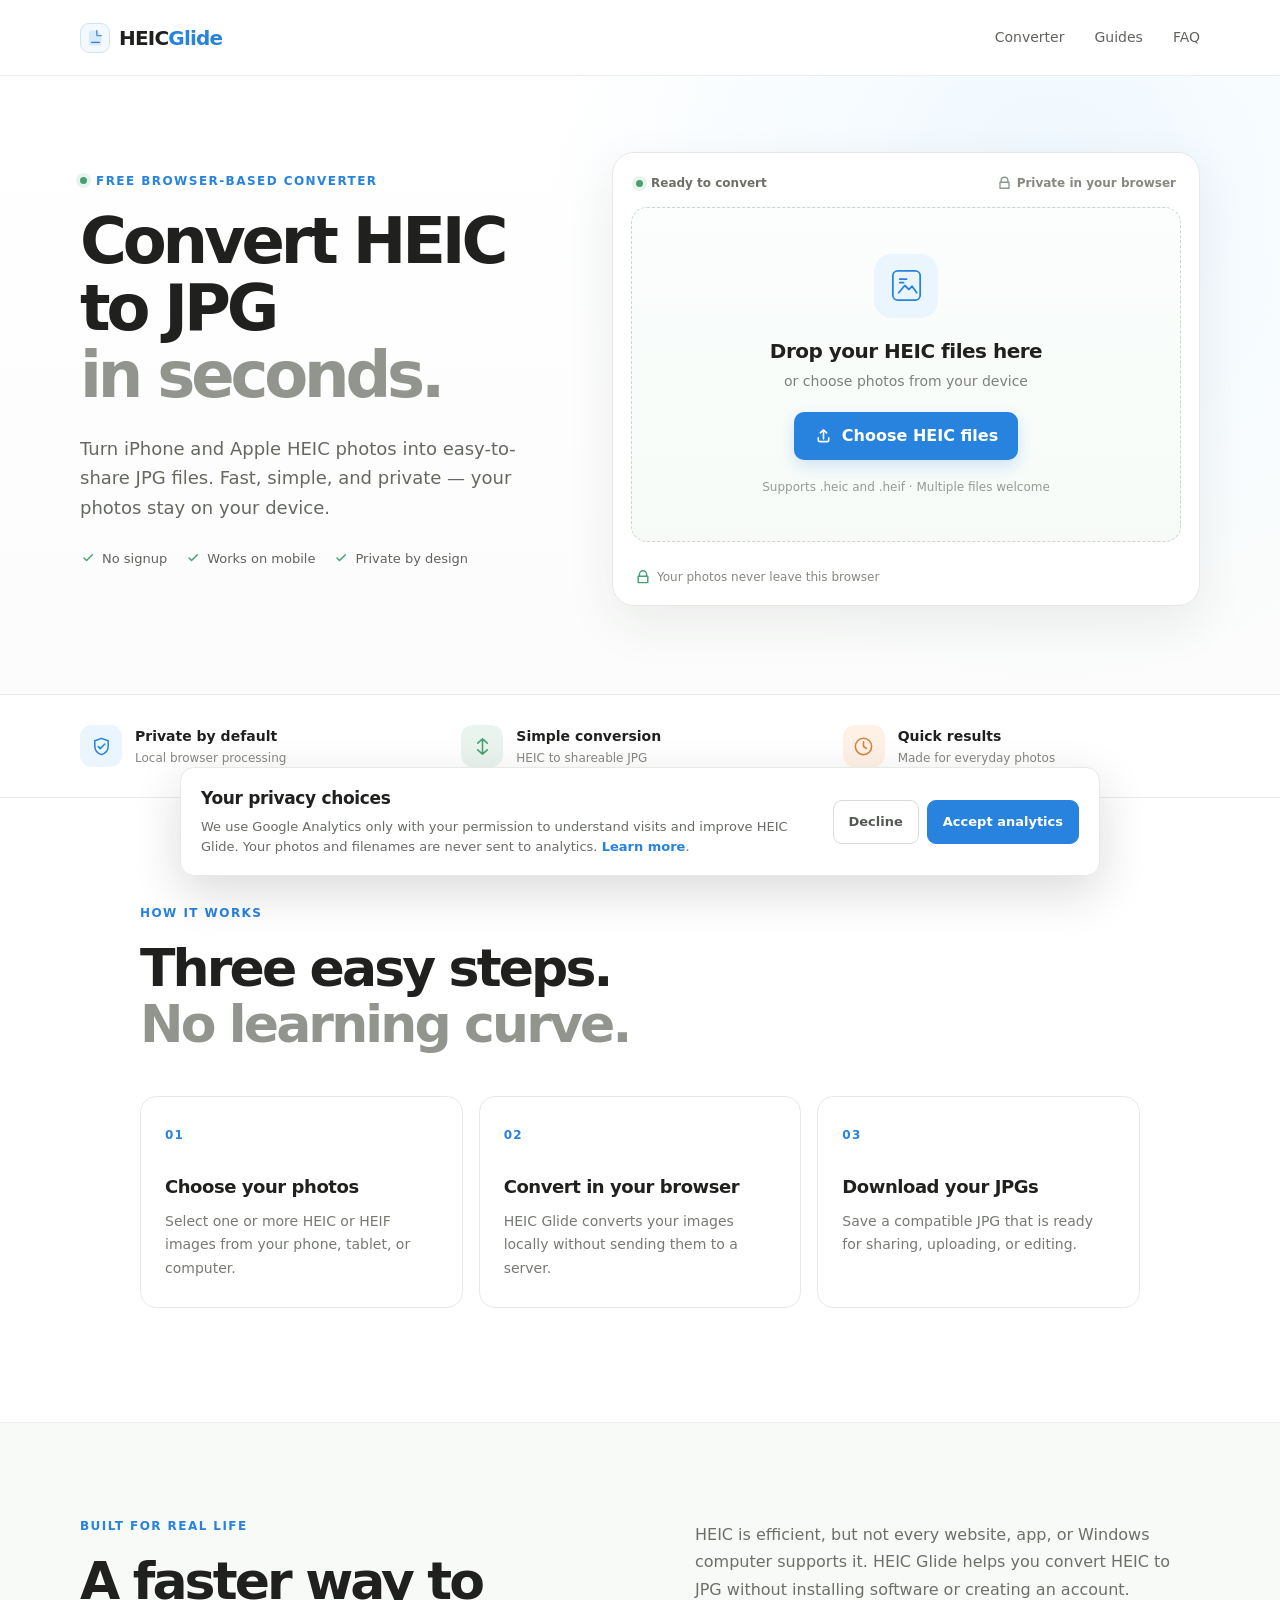
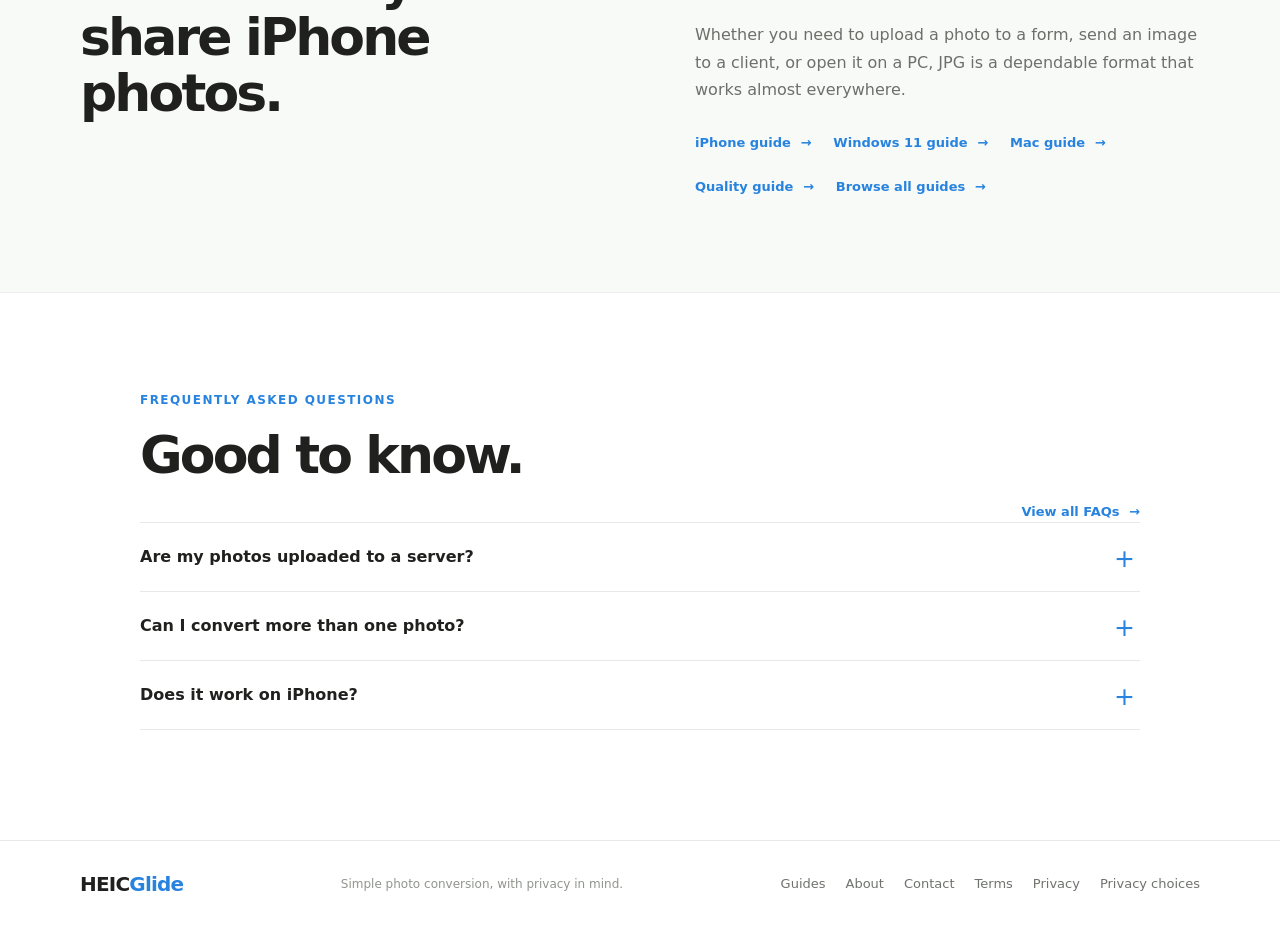
==== commit 1e02e383: "Add complete SEO content and trust pages" ====
--- a/index.html
+++ b/index.html
@@ -31,19 +31,7 @@
   </script>
 <script src="analytics-consent.js" defer></script></head>
 <body>
-  <header class="site-header">
-    <div class="container header-inner">
-      <a class="brand" href="/" aria-label="HEIC Glide home">
-        <span class="brand-mark" aria-hidden="true"><svg viewBox="0 0 32 32" fill="none"><path d="M8 5.5h10.2L25 12.3V26a2 2 0 0 1-2 2H8a2 2 0 0 1-2-2V7.5a2 2 0 0 1 2-2Z" fill="currentColor" opacity=".13"/><path d="M18 5.5v6.2a1.6 1.6 0 0 0 1.6 1.6H25M10 20.2l3.2-3.7 2.7 2.7 2.1-2.3 4 4.5M10 23.5h12" stroke="currentColor" stroke-width="1.8" stroke-linecap="round" stroke-linejoin="round"/></svg></span>
-        <span>HEIC<span class="brand-accent">Glide</span></span>
-      </a>
-      <nav class="nav" aria-label="Main navigation">
-        <a href="#converter">Converter</a>
-        <a href="#how-it-works">How it works</a>
-        <a href="faq.html">FAQ</a>
-      </nav>
-    </div>
-  </header>
+  <header class="site-header"><div class="container header-inner"><a class="brand" href="/" aria-label="HEIC Glide home"><span class="brand-mark" aria-hidden="true"><svg viewBox="0 0 32 32" fill="none"><path d="M8 5.5h10.2L25 12.3V26a2 2 0 0 1-2 2H8a2 2 0 0 1-2-2V7.5a2 2 0 0 1 2-2Z" fill="currentColor" opacity=".13"/><path d="M18 5.5v6.2a1.6 1.6 0 0 0 1.6 1.6H25" stroke="currentColor" stroke-width="1.8" stroke-linecap="round"/><path d="M10 23.5h12" stroke="currentColor" stroke-width="1.8" stroke-linecap="round"/></svg></span><span>HEIC<span class="brand-accent">Glide</span></span></a><nav class="nav" aria-label="Main navigation"><a href="/#converter">Converter</a><a href="guides.html">Guides</a><a href="faq.html">FAQ</a></nav></div></header>
 
   <main>
     <section class="hero" id="converter">
@@ -98,7 +86,7 @@
     <section class="seo-section">
       <div class="container seo-grid">
         <div><p class="eyebrow">Built for real life</p><h2>A faster way to share iPhone photos.</h2></div>
-        <div class="seo-copy"><p>HEIC is efficient, but not every website, app, or Windows computer supports it. HEIC Glide helps you convert HEIC to JPG without installing software or creating an account.</p><p>Whether you need to upload a photo to a form, send an image to a client, or open it on a PC, JPG is a dependable format that works almost everywhere.</p><div class="keyword-links"><a href="heic-to-jpg-iphone.html">iPhone conversion guide <span>→</span></a><a href="heic-to-jpg-windows-11.html">Windows 11 conversion guide <span>→</span></a><a href="faq.html">Read common questions <span>→</span></a><a href="privacy.html">See our privacy promise <span>→</span></a></div></div>
+        <div class="seo-copy"><p>HEIC is efficient, but not every website, app, or Windows computer supports it. HEIC Glide helps you convert HEIC to JPG without installing software or creating an account.</p><p>Whether you need to upload a photo to a form, send an image to a client, or open it on a PC, JPG is a dependable format that works almost everywhere.</p><div class="keyword-links"><a href="heic-to-jpg-iphone.html">iPhone guide <span>→</span></a><a href="heic-to-jpg-windows-11.html">Windows 11 guide <span>→</span></a><a href="heic-to-jpg-mac.html">Mac guide <span>→</span></a><a href="convert-heic-to-jpg-without-losing-quality.html">Quality guide <span>→</span></a><a href="guides.html">Browse all guides <span>→</span></a></div></div>
       </div>
     </section>
 
@@ -114,7 +102,7 @@
     </section>
   </main>
 
-  <footer class="site-footer"><div class="container footer-inner"><a class="brand" href="/"><span class="brand-mark small" aria-hidden="true"><svg viewBox="0 0 32 32" fill="none"><path d="M8 5.5h10.2L25 12.3V26a2 2 0 0 1-2 2H8a2 2 0 0 1-2-2V7.5a2 2 0 0 1 2-2Z" fill="currentColor" opacity=".13"/><path d="M18 5.5v6.2a1.6 1.6 0 0 0 1.6 1.6H25" stroke="currentColor" stroke-width="1.8" stroke-linecap="round"/><path d="M10 23.5h12" stroke="currentColor" stroke-width="1.8" stroke-linecap="round"/></svg></span><span>HEIC<span class="brand-accent">Glide</span></span></a><p>Simple photo conversion, with privacy in mind.</p><nav><a href="faq.html">FAQ</a><a href="privacy.html">Privacy</a></nav></div></footer>
+  <footer class="site-footer"><div class="container footer-inner"><a class="brand" href="/"><span>HEIC<span class="brand-accent">Glide</span></span></a><p>Simple photo conversion, with privacy in mind.</p><nav aria-label="Footer navigation"><a href="guides.html">Guides</a><a href="about.html">About</a><a href="contact.html">Contact</a><a href="terms.html">Terms</a><a href="privacy.html">Privacy</a></nav></div></footer>
   <script src="app.js" defer></script>
 </body>
 </html>
--- a/styles.css
+++ b/styles.css
@@ -3,3 +3,10 @@
 
 /* Privacy-first analytics consent */
 .consent-banner{position:fixed;left:24px;right:24px;bottom:24px;z-index:1000;display:flex;align-items:center;justify-content:space-between;gap:24px;max-width:920px;margin:0 auto;padding:18px 20px;background:#fff;border:1px solid var(--line);border-radius:14px;box-shadow:0 16px 48px rgba(32,33,31,.16)}.consent-banner[hidden]{display:none}.consent-copy{max-width:650px}.consent-copy h2{font-size:17px;letter-spacing:-.02em;margin:0 0 5px}.consent-copy p{font-size:13px;line-height:1.55;color:#696c66;margin:0}.consent-copy a{color:var(--blue);font-weight:700}.consent-actions{display:flex;gap:8px;flex:0 0 auto}.consent-button{min-height:44px;padding:0 15px;border-radius:9px;font-weight:700;font-size:13px;cursor:pointer}.consent-button.primary{border:1px solid var(--blue);background:var(--blue);color:#fff}.consent-button.secondary{border:1px solid #d9dcd7;background:#fff;color:#555953}.consent-button:focus-visible,.privacy-choice-button:focus-visible{outline:3px solid #b9ddfa;outline-offset:2px}.privacy-choice-button{border:0;background:none;color:#70736d;font:inherit;font-size:13px;padding:0;cursor:pointer}.privacy-choice-button:hover{color:var(--blue)}@media(max-width:680px){.consent-banner{left:12px;right:12px;bottom:12px;display:block;padding:17px}.consent-actions{margin-top:14px;display:grid;grid-template-columns:1fr 1fr}.consent-button{width:100%}}
+.consent-copy h2:focus{outline:none}
+
+
+/* Guide library and trust pages */
+.guide-grid{display:grid;grid-template-columns:repeat(3,1fr);gap:16px}.guide-card{display:flex;flex-direction:column;min-height:240px;padding:24px;border:1px solid var(--line);border-radius:16px;background:#fff;transition:.2s ease}.guide-card:hover{border-color:#cfe2f3;transform:translateY(-2px);box-shadow:0 12px 28px rgba(35,49,39,.07)}.guide-card strong{font-size:20px;letter-spacing:-.025em;margin:18px 0 8px}.guide-card p{color:#74776f;font-size:14px;line-height:1.6;margin:0}.guide-label{color:var(--blue);font-size:11px;font-weight:800;text-transform:uppercase;letter-spacing:.12em}.guide-arrow{margin-top:auto;padding-top:22px;color:var(--blue);font-size:13px;font-weight:750}.hub-cta{display:flex;align-items:center;justify-content:space-between;gap:32px;margin-top:56px;padding:30px;border:1px solid #dcebe1;background:#f5fbf7;border-radius:18px}.hub-cta h2{font-size:28px;letter-spacing:-.035em;margin:0 0 8px}.hub-cta p:not(.eyebrow){color:#647067;margin:0}.article .primary-button{color:#fff;text-decoration:none;margin:8px 0}.related-grid{display:grid;grid-template-columns:1fr 1fr;gap:10px;margin:18px 0 8px}.related-grid a{display:flex;flex-direction:column;gap:4px;padding:17px;border:1px solid var(--line);border-radius:12px;text-decoration:none;background:#fff}.related-grid a:hover{border-color:#cfe2f3;background:#fbfdff}.related-grid strong{color:var(--ink);font-size:15px}.related-grid span{color:var(--blue);font-size:12px;font-weight:700}.comparison-wrap{overflow-x:auto;margin:20px 0}.comparison-table{width:100%;border-collapse:separate;border-spacing:0;border:1px solid var(--line);border-radius:12px;overflow:hidden;font-size:14px}.comparison-table th,.comparison-table td{padding:14px 16px;text-align:left;border-bottom:1px solid var(--line);vertical-align:top}.comparison-table th{background:#f7f9f7;color:var(--ink);font-size:12px;text-transform:uppercase;letter-spacing:.06em}.comparison-table tr:last-child td{border-bottom:0}.source-note{font-size:13px;color:#777b74;border-left:3px solid #d5e8f7;padding-left:14px}.tip-grid{display:grid;grid-template-columns:1fr 1fr;gap:12px;margin:22px 0}.tip-grid>div{padding:18px;border:1px solid var(--line);border-radius:12px;background:#fafbfa}.tip-grid strong,.tip-grid span{display:block}.tip-grid span{color:#73776f;font-size:13px;margin-top:6px}.contact-card{padding:26px;border:1px solid #dcebe1;background:#f5fbf7;border-radius:16px;margin-bottom:36px}.contact-card h2{margin-top:14px}.legal-meta{color:#8a8d86;font-size:13px}.footer-inner nav{flex-wrap:wrap;justify-content:flex-end}
+@media(max-width:900px){.guide-grid{grid-template-columns:1fr 1fr}}
+@media(max-width:680px){.guide-grid{grid-template-columns:1fr}.guide-card{min-height:210px}.hub-cta{display:block;padding:24px}.hub-cta .primary-button{margin-top:20px}.related-grid,.tip-grid{grid-template-columns:1fr}.footer-inner nav{gap:12px 16px}.comparison-table{min-width:560px}}
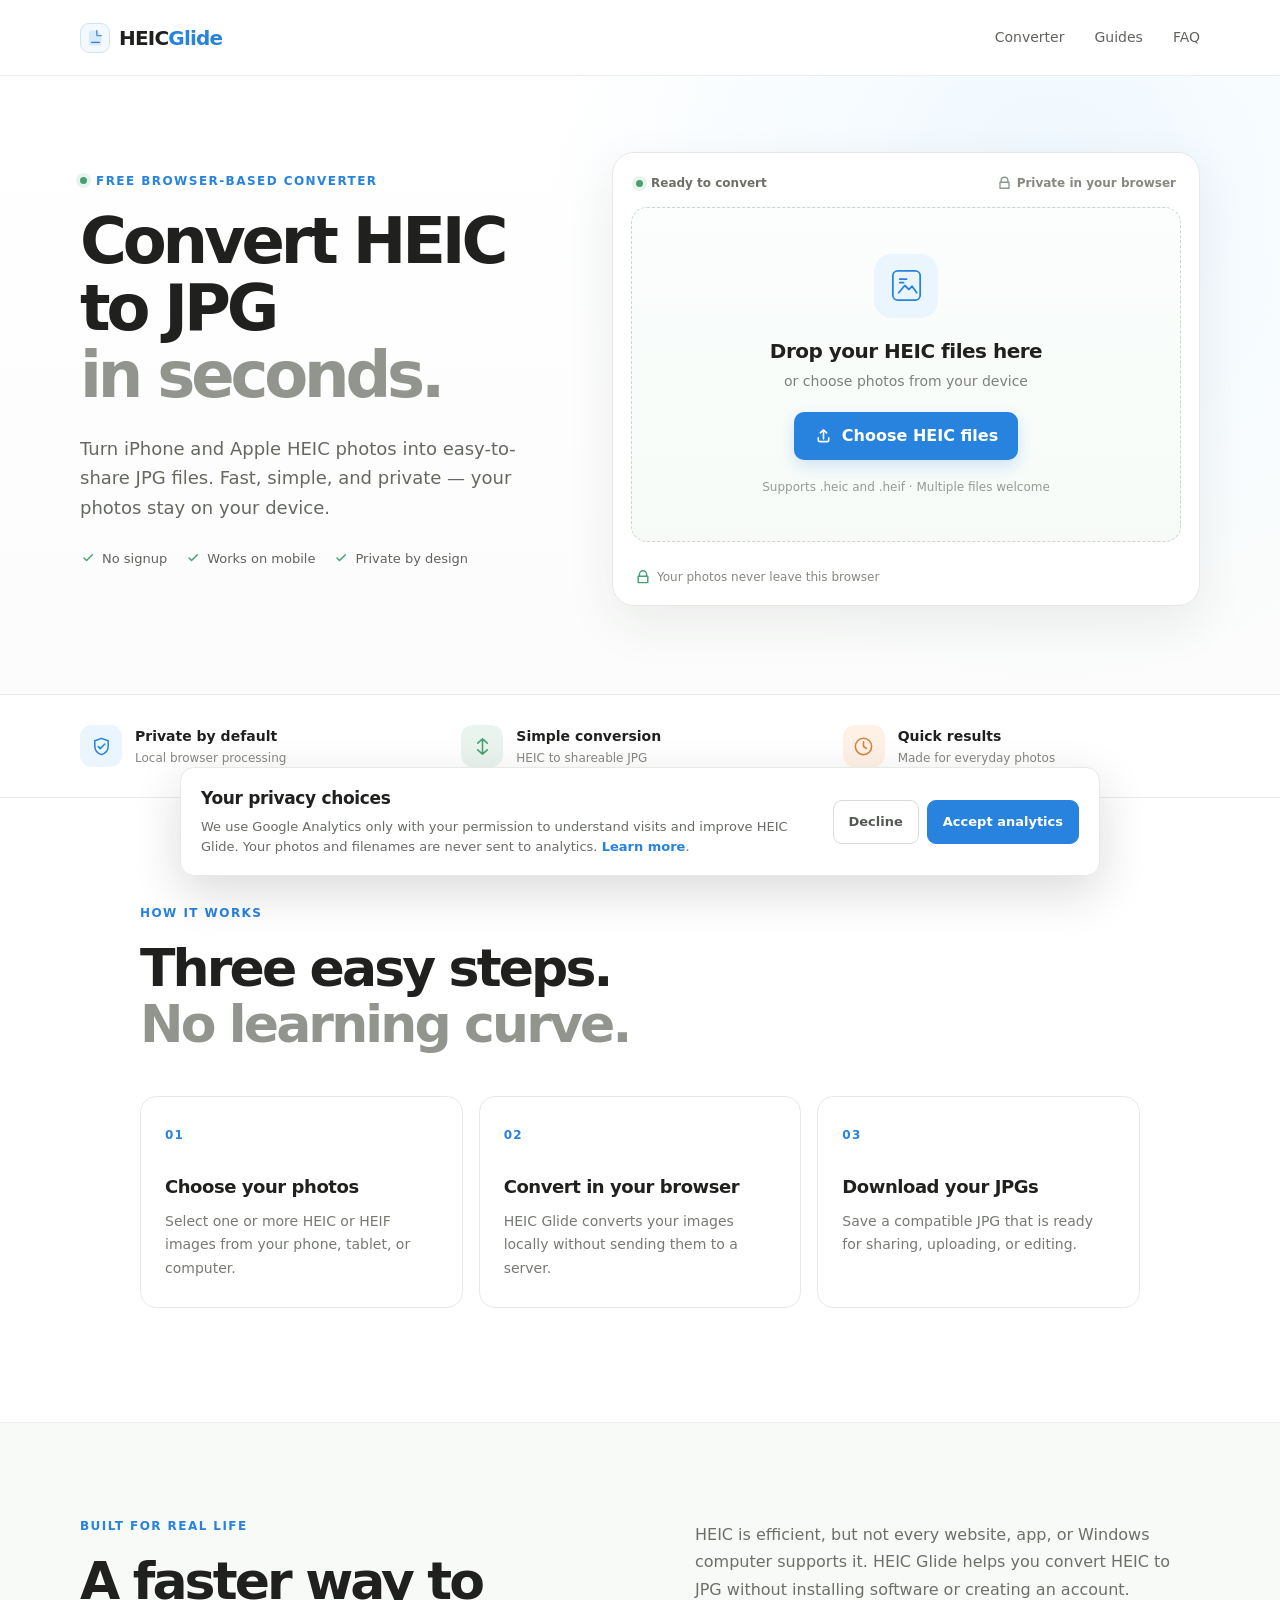
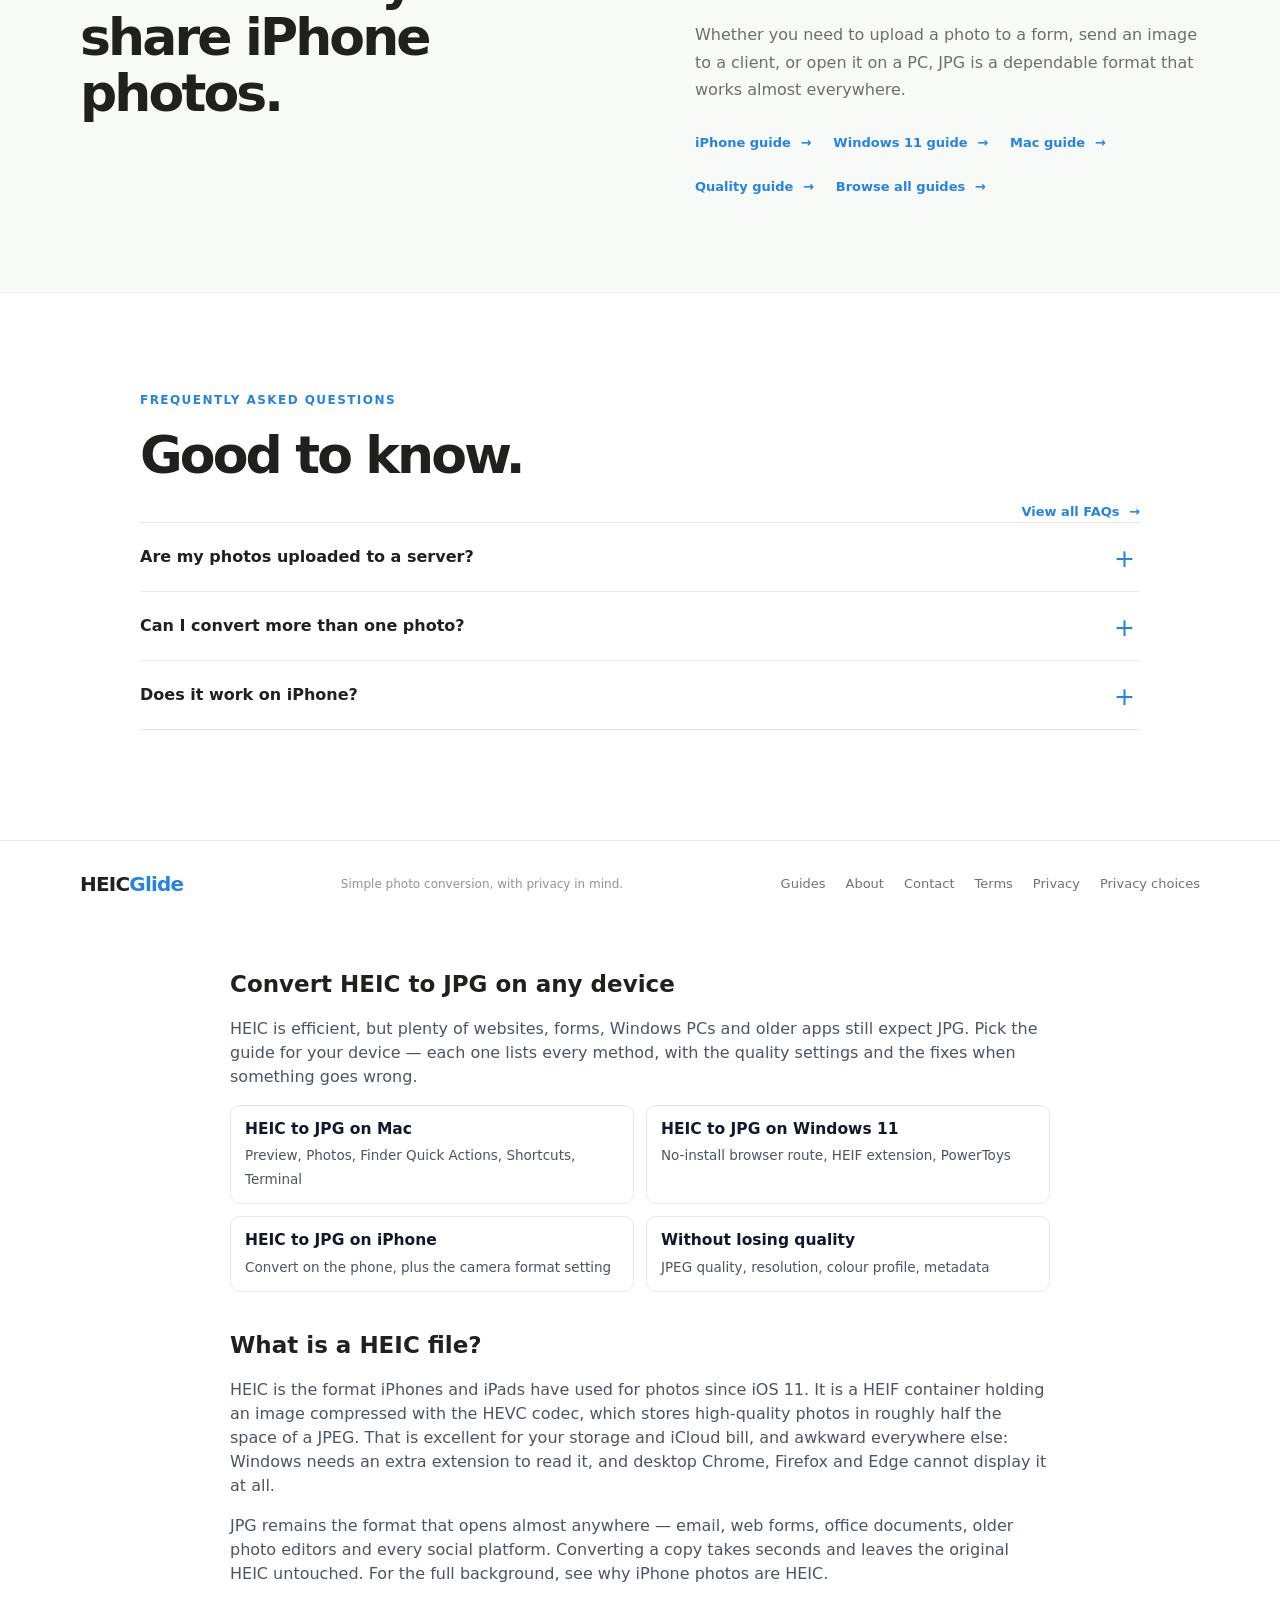
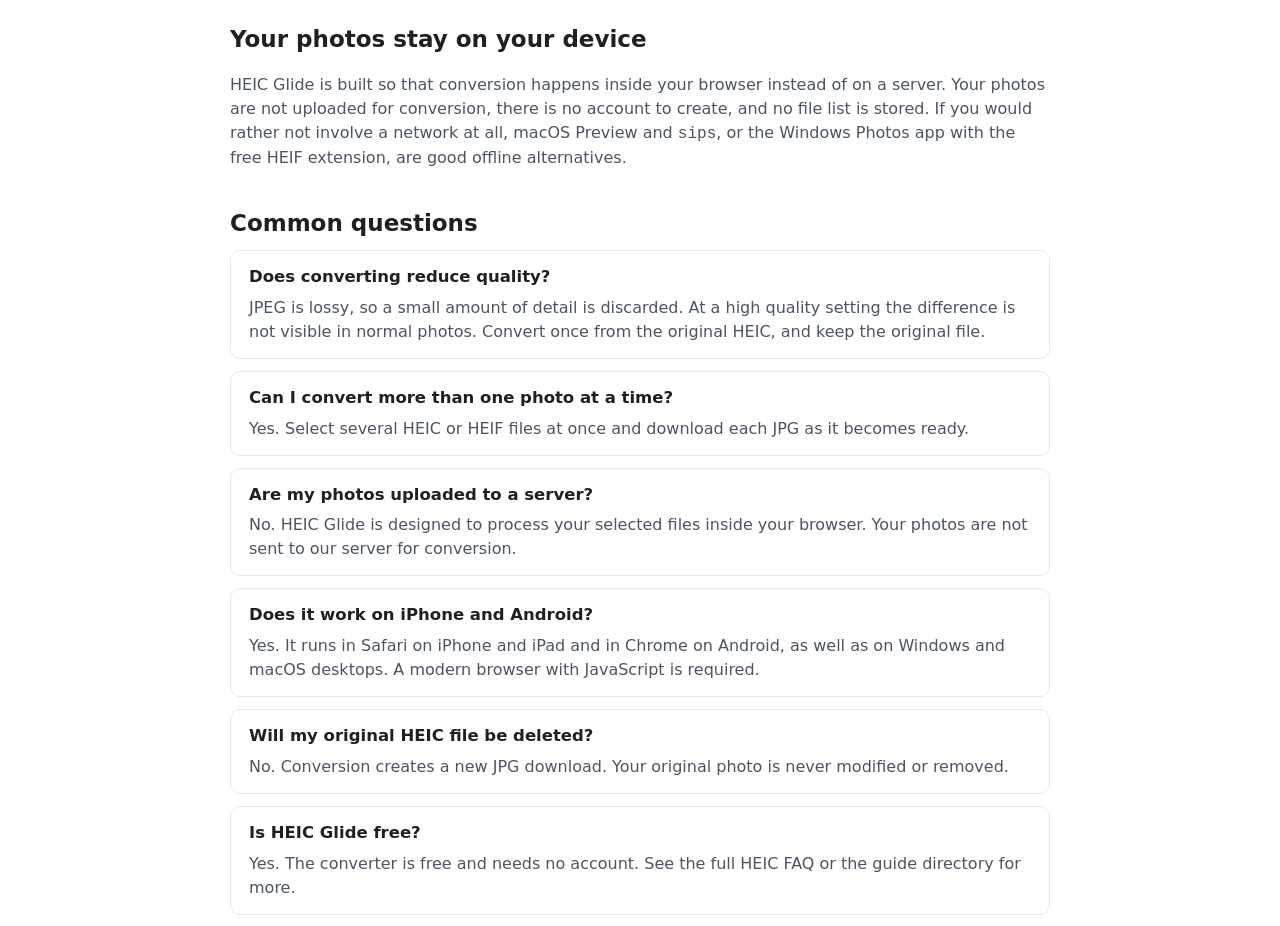
==== commit ed8faca3: "Insert homepage content and structured data scripts Added homepage content block and structured data" ====
--- a/index.html
+++ b/index.html
@@ -7,6 +7,7 @@
   <meta name="description" content="Convert HEIC and HEIF photos to JPG online for free. Fast, private, and easy to use on iPhone, Android, Mac, and Windows — no signup required.">
   <meta name="robots" content="index,follow">
   <link rel="canonical" href="https://heicglide.com/">
+  <meta name="p:domain_verify" content="88739ac3f38351ce304144172eac6cd5" />
   <meta property="og:type" content="website">
   <meta property="og:url" content="https://heicglide.com/">
   <meta property="og:title" content="HEIC to JPG Converter — Free & Private">
@@ -104,5 +105,125 @@
 
   <footer class="site-footer"><div class="container footer-inner"><a class="brand" href="/"><span>HEIC<span class="brand-accent">Glide</span></span></a><p>Simple photo conversion, with privacy in mind.</p><nav aria-label="Footer navigation"><a href="guides.html">Guides</a><a href="about.html">About</a><a href="contact.html">Contact</a><a href="terms.html">Terms</a><a href="privacy.html">Privacy</a></nav></div></footer>
   <script src="app.js" defer></script>
+  <!-- ================================================================
+     HEIC GLIDE — PASTE THIS WHOLE BLOCK IN ONE PLACE
+     In index.html, search (Ctrl+F) for  </body>
+     and paste this entire block on a new line BEFORE </body>
+     Then scroll down and click "Commit changes".
+     ================================================================ -->
+
+
+<!-- ============================================================
+     HEIC Glide — homepage content block
+     Paste this whole block into index.html, directly BELOW your
+     existing converter section (after the drop zone / file picker)
+     and ABOVE your closing </main> or footer.
+     It adds the text depth, internal links and FAQ that the
+     homepage currently lacks. It does not touch your converter JS.
+     ============================================================ -->
+
+<section class="hg-content" style="max-width:860px;margin:0 auto;padding:0 20px">
+
+  <h2 style="font-size:23px;margin:40px 0 10px">Convert HEIC to JPG on any device</h2>
+  <p style="color:#4b5563">HEIC is efficient, but plenty of websites, forms, Windows PCs and older apps still expect JPG. Pick the guide for your device &mdash; each one lists every method, with the quality settings and the fixes when something goes wrong.</p>
+
+  <div style="display:grid;grid-template-columns:1fr 1fr;gap:12px;margin:16px 0">
+    <a href="heic-to-jpg-mac.html" style="border:1px solid #e5e7eb;border-radius:10px;padding:12px 14px;text-decoration:none;display:block">
+      <b style="display:block;color:#111827;font-size:15.5px;margin-bottom:2px">HEIC to JPG on Mac</b>
+      <span style="color:#4b5563;font-size:13.5px">Preview, Photos, Finder Quick Actions, Shortcuts, Terminal</span></a>
+    <a href="heic-to-jpg-windows-11.html" style="border:1px solid #e5e7eb;border-radius:10px;padding:12px 14px;text-decoration:none;display:block">
+      <b style="display:block;color:#111827;font-size:15.5px;margin-bottom:2px">HEIC to JPG on Windows 11</b>
+      <span style="color:#4b5563;font-size:13.5px">No-install browser route, HEIF extension, PowerToys</span></a>
+    <a href="heic-to-jpg-iphone.html" style="border:1px solid #e5e7eb;border-radius:10px;padding:12px 14px;text-decoration:none;display:block">
+      <b style="display:block;color:#111827;font-size:15.5px;margin-bottom:2px">HEIC to JPG on iPhone</b>
+      <span style="color:#4b5563;font-size:13.5px">Convert on the phone, plus the camera format setting</span></a>
+    <a href="convert-heic-to-jpg-without-losing-quality.html" style="border:1px solid #e5e7eb;border-radius:10px;padding:12px 14px;text-decoration:none;display:block">
+      <b style="display:block;color:#111827;font-size:15.5px;margin-bottom:2px">Without losing quality</b>
+      <span style="color:#4b5563;font-size:13.5px">JPEG quality, resolution, colour profile, metadata</span></a>
+  </div>
+
+  <h2 style="font-size:23px;margin:36px 0 10px">What is a HEIC file?</h2>
+  <p style="color:#4b5563">HEIC is the format iPhones and iPads have used for photos since iOS 11. It is a HEIF container holding an image compressed with the HEVC codec, which stores high-quality photos in roughly half the space of a JPEG. That is excellent for your storage and iCloud bill, and awkward everywhere else: Windows needs an extra extension to read it, and desktop Chrome, Firefox and Edge cannot display it at all.</p>
+  <p style="color:#4b5563">JPG remains the format that opens almost anywhere &mdash; email, web forms, office documents, older photo editors and every social platform. Converting a copy takes seconds and leaves the original HEIC untouched. For the full background, see <a href="why-iphone-photos-are-heic.html">why iPhone photos are HEIC</a>.</p>
+
+  <h2 style="font-size:23px;margin:36px 0 10px">Your photos stay on your device</h2>
+  <p style="color:#4b5563">HEIC Glide is built so that conversion happens inside your browser instead of on a server. Your photos are not uploaded for conversion, there is no account to create, and no file list is stored. If you would rather not involve a network at all, macOS Preview and <code>sips</code>, or the Windows Photos app with the free HEIF extension, are good offline alternatives.</p>
+
+  <h2 style="font-size:23px;margin:36px 0 10px">Common questions</h2>
+  <div style="border:1px solid #e5e7eb;border-radius:10px;padding:14px 18px;margin:0 0 12px">
+    <h3 style="margin:0 0 6px;font-size:16.5px">Does converting reduce quality?</h3>
+    <p style="margin:0;color:#4b5563">JPEG is lossy, so a small amount of detail is discarded. At a high quality setting the difference is not visible in normal photos. Convert once from the original HEIC, and keep the original file.</p>
+  </div>
+  <div style="border:1px solid #e5e7eb;border-radius:10px;padding:14px 18px;margin:0 0 12px">
+    <h3 style="margin:0 0 6px;font-size:16.5px">Can I convert more than one photo at a time?</h3>
+    <p style="margin:0;color:#4b5563">Yes. Select several HEIC or HEIF files at once and download each JPG as it becomes ready.</p>
+  </div>
+  <div style="border:1px solid #e5e7eb;border-radius:10px;padding:14px 18px;margin:0 0 12px">
+    <h3 style="margin:0 0 6px;font-size:16.5px">Are my photos uploaded to a server?</h3>
+    <p style="margin:0;color:#4b5563">No. HEIC Glide is designed to process your selected files inside your browser. Your photos are not sent to our server for conversion.</p>
+  </div>
+  <div style="border:1px solid #e5e7eb;border-radius:10px;padding:14px 18px;margin:0 0 12px">
+    <h3 style="margin:0 0 6px;font-size:16.5px">Does it work on iPhone and Android?</h3>
+    <p style="margin:0;color:#4b5563">Yes. It runs in Safari on iPhone and iPad and in Chrome on Android, as well as on Windows and macOS desktops. A modern browser with JavaScript is required.</p>
+  </div>
+  <div style="border:1px solid #e5e7eb;border-radius:10px;padding:14px 18px;margin:0 0 12px">
+    <h3 style="margin:0 0 6px;font-size:16.5px">Will my original HEIC file be deleted?</h3>
+    <p style="margin:0;color:#4b5563">No. Conversion creates a new JPG download. Your original photo is never modified or removed.</p>
+  </div>
+  <div style="border:1px solid #e5e7eb;border-radius:10px;padding:14px 18px;margin:0 0 12px">
+    <h3 style="margin:0 0 6px;font-size:16.5px">Is HEIC Glide free?</h3>
+    <p style="margin:0;color:#4b5563">Yes. The converter is free and needs no account. See the <a href="faq.html">full HEIC FAQ</a> or the <a href="guides.html">guide directory</a> for more.</p>
+  </div>
+
+</section>
+<!-- ============ end of homepage content block ============ -->
+
+
+<!-- ============================================================
+     HEIC Glide — homepage structured data
+     Paste BOTH blocks inside the <head> of index.html,
+     just before </head>.
+     ============================================================ -->
+
+<script type="application/ld+json">
+{
+  "@context": "https://schema.org",
+  "@type": "WebApplication",
+  "name": "HEIC to JPG Converter",
+  "url": "https://heicglide.com/",
+  "applicationCategory": "MultimediaApplication",
+  "operatingSystem": "Any (web browser)",
+  "browserRequirements": "Requires JavaScript",
+  "description": "Free browser-based converter that turns HEIC and HEIF photos into JPG files. Files are processed on your device and are not uploaded for conversion.",
+  "offers": { "@type": "Offer", "price": "0", "priceCurrency": "USD" },
+  "isAccessibleForFree": true,
+  "publisher": { "@type": "Organization", "name": "HEIC Glide", "url": "https://heicglide.com/" }
+}
+</script>
+
+<script type="application/ld+json">
+{
+  "@context": "https://schema.org",
+  "@type": "FAQPage",
+  "mainEntity": [
+    { "@type": "Question", "name": "Does converting HEIC to JPG reduce quality?",
+      "acceptedAnswer": { "@type": "Answer", "text": "JPEG is lossy, so a small amount of detail is discarded. At a high quality setting the difference is not visible in normal photos. Convert once from the original HEIC and keep the original file." } },
+    { "@type": "Question", "name": "Can I convert more than one HEIC photo at a time?",
+      "acceptedAnswer": { "@type": "Answer", "text": "Yes. Select several HEIC or HEIF files at once and download each JPG as it becomes ready." } },
+    { "@type": "Question", "name": "Are my photos uploaded to a server?",
+      "acceptedAnswer": { "@type": "Answer", "text": "No. HEIC Glide is designed to process your selected files inside your browser. Your photos are not sent to our server for conversion." } },
+    { "@type": "Question", "name": "Does the converter work on iPhone and Android?",
+      "acceptedAnswer": { "@type": "Answer", "text": "Yes. It runs in Safari on iPhone and iPad and in Chrome on Android, as well as on Windows and macOS desktops. A modern browser with JavaScript is required." } },
+    { "@type": "Question", "name": "Will my original HEIC file be deleted?",
+      "acceptedAnswer": { "@type": "Answer", "text": "No. Conversion creates a new JPG download. Your original photo is never modified or removed." } },
+    { "@type": "Question", "name": "Is HEIC Glide free?",
+      "acceptedAnswer": { "@type": "Answer", "text": "Yes. The converter is free to use and does not require an account." } }
+  ]
+}
+</script>
+<!-- ============ end of homepage structured data ============ -->
+
+<!-- ================= end of paste block ================= -->
+
 </body>
 </html>
